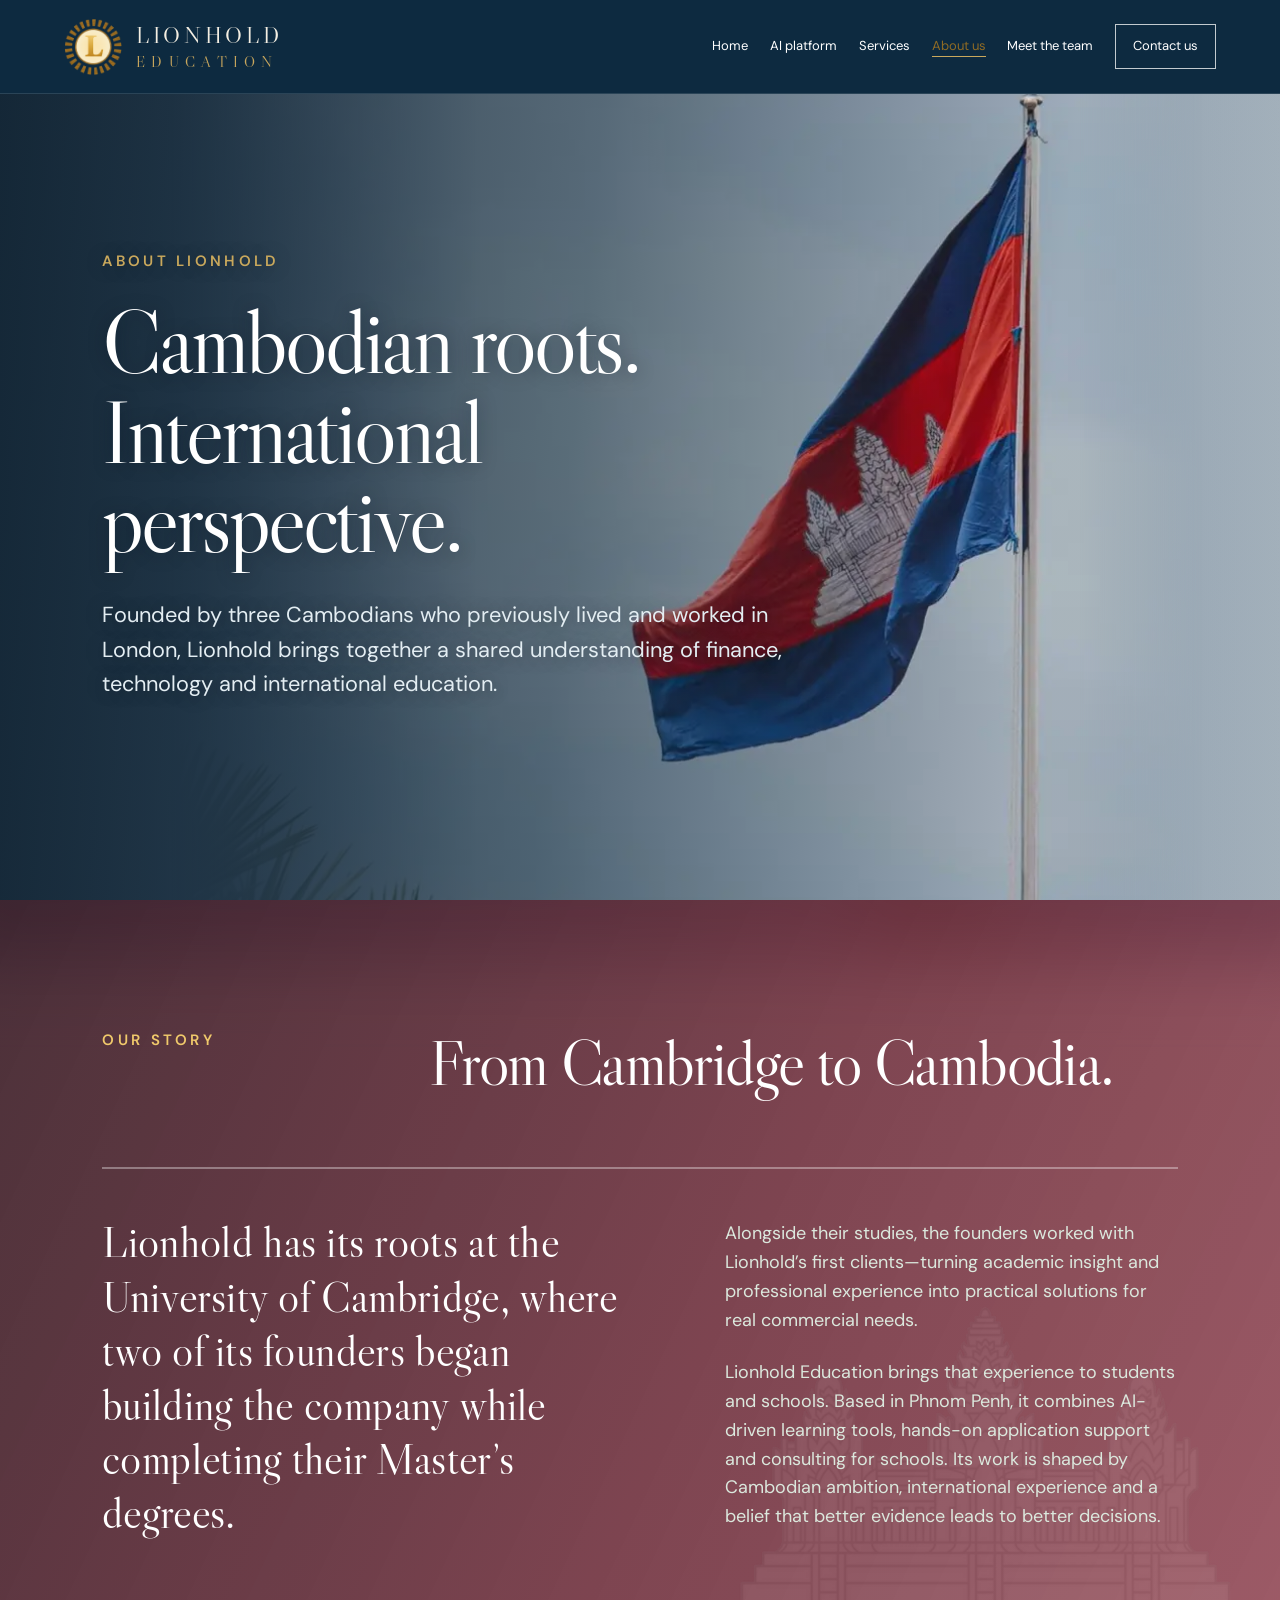
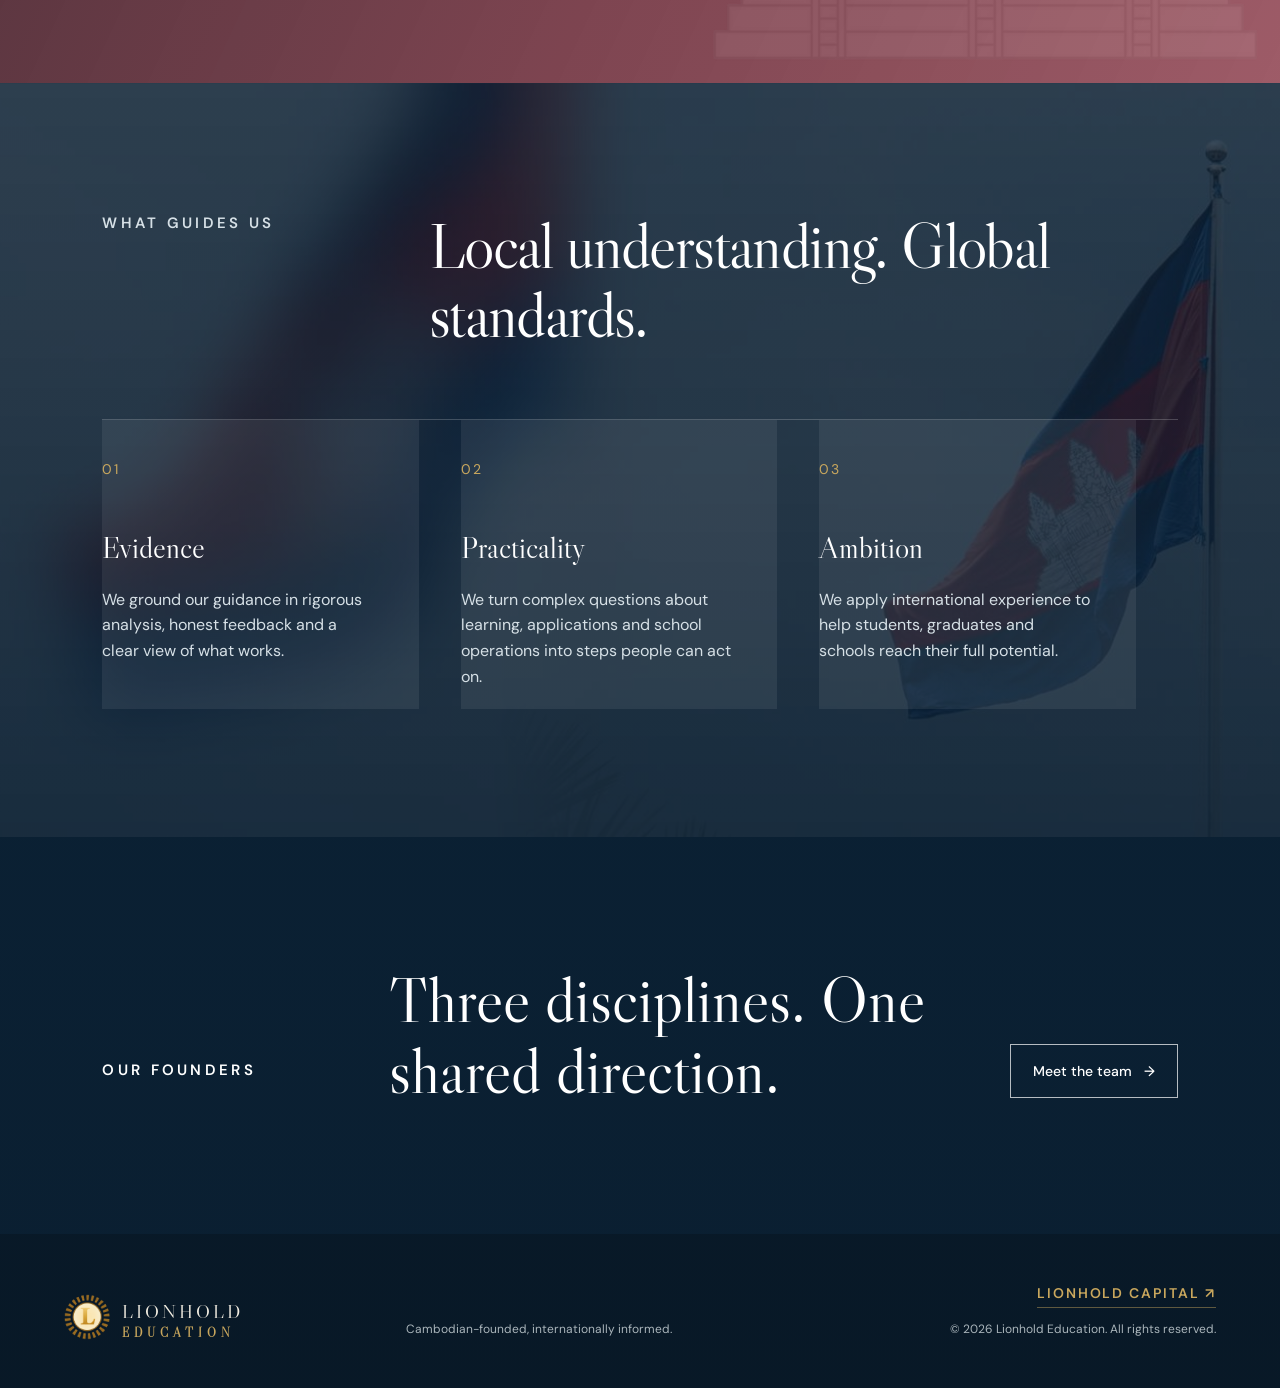
==== about.html @ 8d696a92 "Initial Lionhold Education website Five-page static site (home, AI platform, services, about, team) " ====
<!doctype html>
<html lang="en">
<head>
  <meta charset="utf-8">
  <meta name="viewport" content="width=device-width, initial-scale=1">
  <meta name="description" content="Learn about Lionhold Education, part of the Cambodian-founded Lionhold group with roots at the University of Cambridge.">
  <meta name="theme-color" content="#eaf0f3">
  <link rel="icon" href="assets/favicon.ico?v=4" sizes="16x16 32x32 48x48">
  <link rel="icon" href="assets/lionhold-favicon.png?v=4" type="image/png" sizes="256x256">
  <link rel="apple-touch-icon" href="assets/apple-touch-icon.png?v=4">
  <title>About Us | Lionhold Education</title>
  <link rel="preconnect" href="https://fonts.googleapis.com">
  <link rel="preconnect" href="https://fonts.gstatic.com" crossorigin>
  <link href="https://fonts.googleapis.com/css2?family=DM+Sans:wght@400;500;600&family=Libre+Caslon+Display&display=swap" rel="stylesheet">
  <link rel="stylesheet" href="styles.css?v=1">
  <link rel="stylesheet" href="education.css?v=1">
</head>
<body class="tinted" style="--photo:url(assets/bg-about-flag.jpg);--band1:url(assets/bg-about-flag.jpg);--band2:none;--foot:none">
  <header class="site-header" id="top">
    <a class="brand" href="index.html" aria-label="Lionhold Education home">
      <img class="brand-emblem" src="assets/lionhold-emblem.png" alt="" width="256" height="256">
      <span class="brand-text"><strong>Lionhold</strong><em>Education</em></span>
    </a>
    <button class="menu-toggle" type="button" aria-expanded="false" aria-controls="nav">Menu</button>
    <nav id="nav" aria-label="Main navigation">
      <a href="index.html">Home</a>
      <a href="platform.html">AI platform</a>
      <a href="services.html">Services</a>
      <a href="about.html" aria-current="page">About us</a>
      <a href="team.html">Meet the team</a>
      <a class="nav-cta" href="index.html#contact">Contact us</a>
    </nav>
  </header>

  <main>
    <section class="page-hero hero-flag">
      <div class="page-hero-copy reveal">
        <p class="eyebrow">About Lionhold</p>
        <h1>Cambodian roots. International perspective.</h1>
        <p>Founded by three Cambodians who previously lived and worked in London, Lionhold brings together a shared understanding of finance, technology and international education.</p>
      </div>
    </section>

    <section class="origin section-pad" aria-labelledby="origin-title">
      <div class="section-heading reveal">
        <p class="section-kicker">Our story</p>
        <h2 id="origin-title">From Cambridge to Cambodia.</h2>
      </div>
      <div class="origin-grid">
        <p class="origin-lead reveal">Lionhold has its roots at the University of Cambridge, where two of its founders began building the company while completing their Master’s degrees.</p>
        <div class="origin-copy reveal">
          <p>Alongside their studies, the founders worked with Lionhold’s first clients—turning academic insight and professional experience into practical solutions for real commercial needs.</p>
          <p>Lionhold Education brings that experience to students and schools. Based in Phnom Penh, it combines AI-driven learning tools, hands-on application support and consulting for schools. Its work is shaped by Cambodian ambition, international experience and a belief that better evidence leads to better decisions.</p>
        </div>
      </div>
    </section>

    <section class="values section-pad" aria-labelledby="values-title">
      <div class="section-heading reveal">
        <p class="section-kicker light">What guides us</p>
        <h2 id="values-title">Local understanding. Global standards.</h2>
      </div>
      <div class="value-grid">
        <article class="reveal"><span>01</span><h3>Evidence</h3><p>We ground our guidance in rigorous analysis, honest feedback and a clear view of what works.</p></article>
        <article class="reveal"><span>02</span><h3>Practicality</h3><p>We turn complex questions about learning, applications and school operations into steps people can act on.</p></article>
        <article class="reveal"><span>03</span><h3>Ambition</h3><p>We apply international experience to help students, graduates and schools reach their full potential.</p></article>
      </div>
    </section>

    <section class="team-principle">
      <p class="section-kicker light">Our founders</p>
      <blockquote>Three disciplines. One shared direction.</blockquote>
      <a class="button button-light" href="team.html">Meet the team <span aria-hidden="true">→</span></a>
    </section>
  </main>

  <footer>
    <div class="footer-brand">
      <img class="brand-emblem" src="assets/lionhold-emblem.png" alt="" width="256" height="256">
      <span class="brand-text"><strong>Lionhold</strong><em>Education</em></span>
    </div>
    <p>Cambodian-founded, internationally informed.</p>
    <div class="footer-meta"><a class="footer-linkedin" href="https://lionholdcapital.com" target="_blank" rel="noopener noreferrer" aria-label="Lionhold Capital, part of the Lionhold group">Lionhold Capital <span aria-hidden="true">↗</span></a><p>© <span id="year"></span> Lionhold Education. All rights reserved.</p></div>
  </footer>
  <script src="script.js?v=1"></script>
</body>
</html>
---- styles.css ----
:root{--ivory:#f4f1e9;--paper:#fbfaf6;--navy:#102332;--navy-2:#173447;--gold:#8f6b24;--line:#d9d3c5;--muted:#637078;--white:#fff;--serif:"Libre Caslon Display",Georgia,serif;--sans:"DM Sans",Arial,sans-serif}
*{box-sizing:border-box}html{scroll-behavior:smooth}body{margin:0;background:var(--paper);color:var(--navy);font-family:var(--sans);font-size:16px;line-height:1.6}a{color:inherit;text-decoration:none}button{font:inherit}.site-header{height:94px;padding:0 clamp(24px,5vw,80px);display:flex;align-items:center;justify-content:space-between;background:rgba(251,250,246,.94);border-bottom:1px solid rgba(16,35,50,.1);position:sticky;top:0;z-index:20;backdrop-filter:blur(12px)}.brand{display:flex;align-items:center;gap:13px}.brand-mark{width:43px;height:43px;border:1px solid var(--gold);border-radius:50%;display:grid;place-items:center;color:var(--gold);font-family:var(--serif);font-size:24px;position:relative}.brand-mark:after{content:"";position:absolute;inset:-5px;border:1px dotted var(--gold);border-radius:50%}.brand strong,.footer-brand strong{display:block;font-family:var(--serif);font-size:23px;line-height:1;letter-spacing:.12em;text-transform:uppercase}.brand small,.footer-brand span{display:block;color:var(--gold);font-size:9px;font-weight:600;letter-spacing:.42em;text-transform:uppercase;margin-top:7px}.site-header nav{display:flex;align-items:center;gap:34px;font-size:14px}.site-header nav a:not(.nav-cta){border-bottom:1px solid transparent}.site-header nav a:not(.nav-cta):hover{border-color:var(--gold)}.nav-cta{border:1px solid var(--navy);padding:11px 17px}.nav-cta:hover{background:var(--navy);color:var(--white)}.menu-toggle{display:none;background:none;border:0;color:var(--navy);cursor:pointer}.hero{min-height:calc(100vh - 94px);position:relative;display:grid;align-items:center;padding:10vh clamp(24px,8vw,130px);overflow:hidden;background:var(--ivory)}.hero-art{position:absolute;inset:0;background-image:linear-gradient(90deg,rgba(244,241,233,.98) 0%,rgba(244,241,233,.93) 42%,rgba(244,241,233,.35) 75%),url("assets/lionhold-banner.png");background-position:center;background-size:cover;opacity:.9}.hero-copy{position:relative;z-index:1;max-width:800px}.eyebrow,.section-kicker{text-transform:uppercase;letter-spacing:.26em;font-size:11px;font-weight:600;color:var(--gold);margin:0 0 24px}.hero h1{font-family:var(--serif);font-weight:400;font-size:clamp(54px,7vw,104px);line-height:.98;letter-spacing:-.035em;max-width:850px;margin:0 0 32px}.lede{font-size:clamp(18px,1.7vw,23px);line-height:1.55;max-width:710px;color:#344752}.hero-actions{display:flex;align-items:center;gap:34px;margin-top:42px}.button{display:inline-flex;align-items:center;gap:12px;padding:15px 22px;font-size:14px;font-weight:500;transition:.2s}.button-primary{background:var(--navy);color:var(--white)}.button-primary:hover{background:var(--gold)}.text-link{font-size:14px;border-bottom:1px solid var(--navy);padding:6px 0}.hero-note{position:absolute;z-index:1;right:clamp(24px,5vw,80px);bottom:30px;font-size:11px;letter-spacing:.12em;text-transform:uppercase;writing-mode:vertical-rl}.section-pad{padding:clamp(80px,10vw,150px) clamp(24px,8vw,130px)}.statement{display:grid;grid-template-columns:1fr 3fr;gap:6vw;border-bottom:2px solid var(--line)}.statement-copy{font-family:var(--serif);font-size:clamp(29px,3vw,46px);line-height:1.25;margin:0;max-width:1050px}.section-heading{display:grid;grid-template-columns:1fr 3fr;gap:6vw;margin-bottom:70px}.section-heading h2,.technology h2,.contact h2{font-family:var(--serif);font-weight:400;font-size:clamp(40px,5vw,72px);line-height:1.08;letter-spacing:-.025em;margin:0}.capability-grid{display:grid;grid-template-columns:repeat(3,1fr);border-top:2px solid var(--line);border-left:2px solid var(--line)}.capability-card{padding:38px 34px 46px;border-right:2px solid var(--line);border-bottom:2px solid var(--line);min-height:270px;transition:.25s}.capability-card:hover{background:var(--ivory);transform:translateY(-4px)}.capability-card span,.approach-steps span{font-size:11px;color:var(--gold);letter-spacing:.15em}.capability-card h3,.approach-steps h3{font-family:var(--serif);font-size:27px;font-weight:400;margin:35px 0 13px}.capability-card p,.approach-steps p{color:var(--muted);margin:0}.technology{background:var(--navy);color:var(--white);display:grid;grid-template-columns:1.1fr .9fr;min-height:720px;overflow:hidden}.section-kicker.light{color:#c9a75d}.tech-copy>p:not(.section-kicker){max-width:620px;color:#c2cbd0;font-size:18px;margin:28px 0}.tech-copy ul{list-style:none;padding:0;margin:40px 0 0;display:grid;grid-template-columns:1fr 1fr;gap:0 25px}.tech-copy li{padding:14px 0;border-top:1px solid rgba(255,255,255,.18);font-size:14px}.tech-visual{position:relative;display:grid;place-items:center;min-height:600px;background:radial-gradient(circle,rgba(143,107,36,.14),transparent 58%)}.orbit{position:absolute;border:1px solid rgba(201,167,93,.35);border-radius:50%}.orbit-one{width:58%;aspect-ratio:1}.orbit-two{width:88%;aspect-ratio:1;border-style:dashed;animation:spin 32s linear infinite}.orbit-two:after,.orbit-two:before{content:"";position:absolute;width:10px;height:10px;background:#c9a75d;border-radius:50%;top:11%;left:22%}.orbit-two:after{top:auto;left:auto;bottom:15%;right:17%}.tech-center{text-align:center;width:220px;aspect-ratio:1;border-radius:50%;border:1px solid #c9a75d;display:flex;flex-direction:column;align-items:center;justify-content:center;background:var(--navy);z-index:1}.tech-center span,.tech-center small{text-transform:uppercase;letter-spacing:.2em;font-size:9px;color:#c9a75d}.tech-center strong{font-family:var(--serif);font-size:27px;font-weight:400;margin:7px 0}@keyframes spin{to{transform:rotate(360deg)}}.approach-steps{display:grid;grid-template-columns:repeat(4,1fr);border-top:2px solid var(--line)}.approach-steps article{padding:30px 28px 20px 0;margin-right:30px}.approach-steps h3{margin-top:55px}.contact{background:var(--gold);color:var(--white);display:flex;align-items:flex-end;justify-content:space-between;gap:50px}.contact-copy p:not(.section-kicker){max-width:680px;font-size:18px;color:#f2e9d5}.button-light{border:1px solid rgba(255,255,255,.7);white-space:nowrap;margin-bottom:8px}.button-light:hover{background:var(--white);color:var(--gold)}footer{padding:48px clamp(24px,8vw,130px);display:grid;grid-template-columns:1fr 1.5fr 1fr;align-items:end;gap:30px;background:#0a1923;color:#aab5bb;font-size:12px}footer p{margin:0}.footer-brand strong{color:var(--white)}footer p:last-child{text-align:right}.reveal{opacity:0;transform:translateY(20px);transition:opacity .7s ease,transform .7s ease}.reveal.visible{opacity:1;transform:none}@media (prefers-reduced-motion:reduce){html{scroll-behavior:auto}.reveal{opacity:1;transform:none;transition:none}.orbit-two{animation:none}}
@media(max-width:900px){.menu-toggle{display:block}.site-header nav{position:absolute;top:94px;left:0;right:0;background:var(--paper);padding:24px;display:none;flex-direction:column;align-items:stretch;border-bottom:2px solid var(--line)}.site-header nav.open{display:flex}.hero-art{background-image:linear-gradient(rgba(244,241,233,.72),rgba(244,241,233,.94)),url("assets/lionhold-banner.png");background-position:63% center}.statement,.section-heading{grid-template-columns:1fr}.capability-grid{grid-template-columns:repeat(2,1fr)}.technology{grid-template-columns:1fr}.approach-steps{grid-template-columns:repeat(2,1fr)}.contact{align-items:flex-start;flex-direction:column}footer{grid-template-columns:1fr 1fr}footer p:nth-child(2){display:none}}
@media(max-width:560px){.site-header{height:78px}.brand strong{font-size:18px}.brand-mark{width:36px;height:36px}.site-header nav{top:78px}.hero{min-height:calc(100svh - 78px);padding-top:80px;padding-bottom:80px}.hero h1{font-size:52px}.hero-actions{align-items:flex-start;flex-direction:column;gap:18px}.hero-note{display:none}.section-pad{padding-top:78px;padding-bottom:78px}.capability-grid,.approach-steps{grid-template-columns:1fr}.capability-card{min-height:auto}.tech-copy ul{grid-template-columns:1fr}.tech-visual{min-height:430px}.section-heading{margin-bottom:45px}.contact h2{font-size:41px}footer{grid-template-columns:1fr}footer p:last-child{text-align:left}}
.site-header nav a[aria-current="page"]{color:var(--gold);border-bottom:1px solid var(--gold)}.page-hero{min-height:610px;padding:clamp(90px,12vw,170px) clamp(24px,8vw,130px);background:var(--ivory);display:grid;grid-template-columns:1.45fr .55fr;align-items:center;gap:6vw;overflow:hidden}.page-hero-copy{position:relative;z-index:1}.page-hero h1{font-family:var(--serif);font-size:clamp(54px,7vw,98px);font-weight:400;letter-spacing:-.035em;line-height:1;margin:0;max-width:970px}.page-hero-copy>p:last-child{font-size:clamp(18px,1.7vw,22px);color:#44545d;max-width:720px;margin:32px 0 0}.page-hero-mark{justify-self:end;width:min(28vw,330px);aspect-ratio:1;border:1px solid rgba(143,107,36,.35);border-radius:50%;display:grid;place-items:center;position:relative;color:var(--gold)}.page-hero-mark:before,.page-hero-mark:after{content:"";position:absolute;border-radius:50%;border:1px dotted rgba(143,107,36,.5)}.page-hero-mark:before{inset:10%}.page-hero-mark:after{inset:-12%;border-width:2px}.page-hero-mark span{font-family:var(--serif);font-size:clamp(80px,11vw,150px)}.team-list{border-top:2px solid var(--line)}.team-member{display:grid;grid-template-columns:minmax(220px,.72fr) 2fr;gap:clamp(40px,8vw,130px);padding:75px 0;border-bottom:2px solid var(--line)}.team-portrait{aspect-ratio:4/5;background:var(--navy);color:#c9a75d;display:grid;place-items:center;position:relative;overflow:hidden}.team-portrait:before{content:"";position:absolute;width:82%;aspect-ratio:1;border:1px solid rgba(201,167,93,.28);border-radius:50%}.team-portrait:after{content:"";position:absolute;width:58%;aspect-ratio:1;border:1px dashed rgba(201,167,93,.35);border-radius:50%}.team-portrait span{font-family:var(--serif);font-size:clamp(62px,8vw,104px);z-index:1}.team-portrait small{position:absolute;left:22px;bottom:18px;font-size:10px;letter-spacing:.2em;color:rgba(255,255,255,.55)}.team-role{color:var(--gold);font-size:11px;text-transform:uppercase;letter-spacing:.2em;margin:0 0 13px}.team-profile h3{font-family:var(--serif);font-size:clamp(40px,5vw,68px);font-weight:400;line-height:1.05;margin:0 0 36px}.team-bio{display:grid;grid-template-columns:1fr 1fr;gap:35px;color:var(--muted);font-size:16px}.team-bio p{margin:0}.team-principle{background:var(--gold);color:var(--white);padding:clamp(75px,10vw,130px) clamp(24px,8vw,130px);display:grid;grid-template-columns:1fr 2.5fr auto;align-items:end;gap:5vw}.team-principle blockquote{font-family:var(--serif);font-size:clamp(38px,5vw,68px);font-weight:400;line-height:1.1;margin:0}.team-principle .button{margin-bottom:8px}@media(max-width:900px){.page-hero{grid-template-columns:1fr}.page-hero-mark{display:none}.team-member{grid-template-columns:minmax(190px,.6fr) 1.4fr;gap:45px}.team-bio{grid-template-columns:1fr}.team-principle{grid-template-columns:1fr}.team-principle .button{justify-self:start}}@media(max-width:560px){.page-hero{min-height:520px;padding-top:85px;padding-bottom:85px}.page-hero h1{font-size:49px}.team-member{grid-template-columns:1fr;padding:55px 0}.team-portrait{max-width:260px}.team-profile h3{font-size:44px;margin-bottom:27px}.team-principle blockquote{font-size:40px}}
.team-portrait:before,.team-portrait:after{display:none}.team-portrait img{width:100%;height:100%;object-fit:cover;display:block;transition:transform .5s ease}.team-portrait:hover img{transform:scale(1.025)}.team-portrait.portrait-sochet img{transform:scale(1.12);object-position:center 58%}.team-portrait.portrait-sochet:hover img{transform:scale(1.145)}.team-portrait small{z-index:2;background:rgba(10,25,35,.82);padding:5px 8px;color:#fff}
.profile-links{display:flex;flex-direction:column;align-items:flex-start;gap:14px;width:100%;margin:-18px 0 34px}.profile-link{display:inline-flex;align-items:center;gap:8px;max-width:100%;color:var(--gold);font-size:12px;font-weight:600;border-bottom:1px solid rgba(143,107,36,.45);padding-bottom:4px}.email-link{color:#21668f;border-bottom:0;padding-bottom:0;text-decoration:underline;text-decoration-thickness:1px;text-underline-offset:3px;overflow-wrap:anywhere}.linkedin-link{letter-spacing:.14em;text-transform:uppercase}.profile-link:hover{color:var(--navy);border-color:var(--navy)}.email-link:hover{color:#174b6c}
.hero-art{background-image:radial-gradient(circle at 88% 46%,rgba(143,107,36,.09),transparent 25%),linear-gradient(135deg,#f4f1e9 0%,#f8f6f0 100%);opacity:1}.hero-art:before,.hero-art:after{content:"";position:absolute;border-radius:50%;right:-8vw;top:50%;transform:translateY(-50%);pointer-events:none}.hero-art:before{width:38vw;min-width:340px;aspect-ratio:1;border:1px solid rgba(143,107,36,.18)}.hero-art:after{right:-3vw;width:28vw;min-width:250px;aspect-ratio:1;border:1px dashed rgba(143,107,36,.23)}
.team-bio strong{color:var(--navy);font-weight:600}
.services-intro-copy{display:grid;grid-template-columns:2fr auto;align-items:center;gap:50px;border-top:2px solid var(--line);padding-top:38px}.services-intro-copy p{font-family:var(--serif);font-size:clamp(25px,2.6vw,40px);line-height:1.3;max-width:900px;margin:0}.service-group .section-heading h2,.origin .section-heading h2,.values .section-heading h2{font-family:var(--serif);font-weight:400;font-size:clamp(40px,5vw,72px);line-height:1.08;letter-spacing:-.025em;margin:0}.technology-services,.values{background:var(--navy);color:var(--white)}.service-grid-dark{border-color:rgba(255,255,255,.2)}.service-grid-dark .capability-card{border-color:rgba(255,255,255,.2)}.service-grid-dark .capability-card:hover{background:rgba(255,255,255,.06)}.service-grid-dark .capability-card p{color:#c2cbd0}.service-grid-dark .capability-card span{color:#c9a75d}.origin-grid{display:grid;grid-template-columns:1.15fr 1fr;gap:clamp(45px,8vw,120px);border-top:2px solid var(--line);padding-top:50px}.origin-lead{font-family:var(--serif);font-size:clamp(30px,3.4vw,50px);line-height:1.22;margin:0}.origin-copy{color:var(--muted);font-size:18px}.origin-copy p{margin:0 0 24px}.value-grid{display:grid;grid-template-columns:repeat(3,1fr);border-top:1px solid rgba(255,255,255,.2)}.value-grid article{padding:36px 42px 20px 0;margin-right:42px}.value-grid span{font-size:11px;color:#c9a75d;letter-spacing:.15em}.value-grid h3{font-family:var(--serif);font-size:30px;font-weight:400;margin:42px 0 15px}.value-grid p{color:#c2cbd0;margin:0}@media(max-width:900px){.services-intro-copy,.origin-grid{grid-template-columns:1fr}.services-intro-copy .button{justify-self:start}.value-grid{grid-template-columns:1fr}.value-grid article{border-bottom:1px solid rgba(255,255,255,.2);padding-bottom:35px}}@media(max-width:560px){.services-intro-copy{gap:28px}.service-group .page-hero h1{font-size:46px}}
.service-heading-copy h2{font-size:clamp(58px,7vw,104px)!important}.service-heading-copy p{font-family:var(--serif);font-size:clamp(24px,2.3vw,36px);line-height:1.25;margin:18px 0 0;color:var(--muted)}.technology-services .service-heading-copy p{color:#c2cbd0}
.brand-logo{width:54px;height:54px;display:block;object-fit:contain}.page-hero-mark.page-hero-logo{width:min(27vw,320px);border:0;background:none}.page-hero-mark.page-hero-logo:before,.page-hero-mark.page-hero-logo:after{display:none}.page-hero-logo img{width:100%;height:auto;display:block;position:relative;z-index:1;filter:drop-shadow(0 14px 24px rgba(16,35,50,.08))}@media(max-width:560px){.brand-logo{width:44px;height:44px}}
.site-header nav{gap:clamp(16px,1.7vw,28px);font-size:13px}.bio-column{min-width:0}.team-bio .bio-heading{color:var(--gold);font-size:11px;font-weight:600;letter-spacing:.2em;text-transform:uppercase;margin:0 0 14px}.compact-page-hero{min-height:570px}.fee-conversation .section-heading h2,.career-track h2{font-family:var(--serif);font-weight:400;letter-spacing:-.025em}.fee-conversation .section-heading h2{font-size:clamp(40px,5vw,72px);line-height:1.08;margin:0}.fee-panel{display:grid;grid-template-columns:2fr auto;align-items:center;gap:60px;padding:45px 0;border-top:2px solid var(--line)}.fee-panel p{font-family:var(--serif);font-size:clamp(25px,2.8vw,40px);line-height:1.3;max-width:900px;margin:0}.careers-intro{padding-top:0}.career-track{display:grid;grid-template-columns:1fr 1.45fr;gap:clamp(45px,8vw,120px);padding:clamp(75px,9vw,125px) 0;border-top:2px solid var(--line)}.career-track-heading h2{font-size:clamp(42px,5vw,70px);line-height:1.05;margin:0 0 25px}.career-track-heading>p:last-child{color:var(--muted);font-size:18px;max-width:500px}.career-details h3{font-family:var(--serif);font-size:27px;font-weight:400;margin:0 0 18px}.career-details ul{padding-left:20px;margin:0}.career-details li{margin-bottom:12px;color:var(--muted)}.application-note{margin-top:45px;padding:34px;border:2px solid var(--line);background:var(--ivory)}.application-note p{color:var(--muted)}.application-note .button{margin-top:18px}.application-note ul{margin:16px 0 20px}.application-note .optional-note{font-size:14px;border-top:2px solid var(--line);padding-top:18px;margin-top:22px}@media(max-width:1120px){.menu-toggle{display:block}.site-header nav{position:absolute;top:94px;left:0;right:0;background:var(--paper);padding:24px;display:none;flex-direction:column;align-items:stretch;border-bottom:2px solid var(--line)}.site-header nav.open{display:flex}}@media(max-width:900px){.fee-panel,.career-track{grid-template-columns:1fr}.fee-panel .button{justify-self:start}.careers-intro{padding-top:0}}@media(max-width:560px){.site-header nav{top:78px}.application-note{padding:25px}.compact-page-hero{min-height:500px}}
.team-role{font-size:15px;letter-spacing:.14em;margin-bottom:16px}.team-bio .bio-heading{font-family:var(--serif);font-size:22px;font-weight:400;letter-spacing:0;text-transform:none;margin-bottom:16px;color:var(--navy)}
.financial-division{margin-top:clamp(72px,8vw,110px)}.section-heading+.financial-division{margin-top:0}.division-heading{display:grid;grid-template-columns:.72fr 2.75fr;gap:clamp(24px,4vw,64px);align-items:start;margin-bottom:38px}.division-heading p{margin:9px 0 0;color:var(--gold);font-size:11px;font-weight:600;letter-spacing:.18em;text-transform:uppercase}.division-heading h3{font-family:var(--serif);font-size:clamp(38px,4.4vw,62px);font-weight:400;line-height:1.05;margin:0}.audit-note{max-width:920px;margin:28px 0 0;padding-left:22px;border-left:2px solid var(--gold);color:var(--muted);font-size:14px}.financial-division .capability-card p{max-width:580px}@media(max-width:900px){.division-heading{grid-template-columns:1fr;gap:12px}.division-heading p{margin:0}}@media(max-width:560px){.financial-division{margin-top:68px}.division-heading{margin-bottom:28px}.division-heading h3{font-size:40px}}
.service-group>.section-heading{display:block}.service-group>.section-heading .service-heading-copy{max-width:1050px}
.brand-copy{display:flex!important;flex-direction:column;justify-content:center;min-width:0}.brand .brand-khmer,.footer-brand .brand-khmer{display:block;color:var(--gold);font-family:"Noto Sans Khmer","Khmer OS System",sans-serif;font-size:12px;font-weight:500;line-height:1.15;letter-spacing:0;text-transform:none;margin:0 0 5px}.brand .brand-copy strong,.footer-brand .brand-copy strong{display:block;font-size:18px;line-height:1;letter-spacing:.08em;white-space:nowrap}.footer-brand{display:flex;align-items:center;gap:13px}.footer-brand .brand-logo{width:54px;height:54px;flex:0 0 auto}.footer-brand .brand-copy{color:inherit}.footer-brand .brand-copy strong{color:var(--white)}@media(max-width:560px){.brand .brand-khmer{font-size:10px;margin-bottom:4px}.brand .brand-copy strong{font-size:15px;letter-spacing:.06em}.footer-brand .brand-khmer{font-size:11px}.footer-brand .brand-copy strong{font-size:16px}}
.brand .brand-khmer,.footer-brand .brand-khmer{font-size:15px;line-height:1.05;margin:0 0 4px}.brand .brand-copy strong,.footer-brand .brand-copy strong{font-size:12px;line-height:1;letter-spacing:.055em}.brand-english-main{color:var(--navy)!important}.brand-english-accent{color:var(--gold)!important}.footer-brand .brand-english-main{color:var(--white)!important}.footer-brand .brand-english-accent{color:var(--gold)!important}@media(max-width:560px){.brand .brand-khmer{font-size:12px}.brand .brand-copy strong{font-size:10px}.footer-brand .brand-khmer{font-size:13px}.footer-brand .brand-copy strong{font-size:10px}}
.brand .brand-copy,.footer-brand .brand-copy{height:54px;justify-content:center}.brand .brand-khmer,.footer-brand .brand-khmer{font-size:22px;line-height:1.05;margin:0 0 4px}.brand .brand-copy strong,.footer-brand .brand-copy strong{font-size:17.6px;line-height:1;letter-spacing:.055em}.brand .brand-copy strong span,.footer-brand .brand-copy strong span{display:inline!important;font:inherit;line-height:inherit;letter-spacing:inherit;text-transform:inherit;margin:0}@media(max-width:560px){.brand .brand-copy,.footer-brand .brand-copy{height:44px}.brand .brand-khmer,.footer-brand .brand-khmer{font-size:18px;margin-bottom:3px}.brand .brand-copy strong,.footer-brand .brand-copy strong{font-size:14.4px}}
.brand .brand-copy{transform:translateY(-2px)}footer{padding-left:clamp(24px,5vw,80px);padding-right:clamp(24px,5vw,80px)}
.brand{gap:8px}.footer-brand .brand-logo{display:none}.footer-brand{gap:0}

.capability-grid-two{grid-template-columns:repeat(2,1fr)}@media(max-width:560px){.capability-grid-two{grid-template-columns:1fr}}
.footer-meta{display:flex;flex-direction:column;align-items:flex-end;gap:12px}.footer-linkedin{color:#c9a75d;font-size:11px;font-weight:600;letter-spacing:.14em;text-transform:uppercase;border-bottom:1px solid rgba(201,167,93,.45);padding-bottom:3px}.footer-linkedin:hover{color:var(--white);border-color:var(--white)}@media(max-width:560px){.footer-meta{align-items:flex-start}}
.contact-actions{display:flex;flex-direction:column;align-items:flex-end;gap:14px}.contact-actions .button-light{margin-bottom:0}@media(max-width:900px){.contact-actions{align-items:flex-start}}
.footer-meta p:nth-child(2){display:block}
@media(min-width:901px){.contact-actions{align-items:stretch}.contact-actions .button-light{justify-content:space-between}}

/* Logo lockup — cut directly from the banner artwork (emblem + Khmer + English) so the header and footer match it exactly */
.brand{gap:0}
.brand-lockup{display:block;height:66px;width:auto}
.footer-brand{display:block}
.footer-wordmark{display:block;height:48px;width:auto}
@media(max-width:560px){.brand-lockup{height:50px}.footer-wordmark{height:38px}}

/* ---------- Interactive text: hover + scroll focus (inspired by smean.ai) ----------
   Hover: headings and key statements grow slightly and ease into teal.
   Scroll: text blocks brighten (and the big statements grow a touch) as they reach the middle of the screen. */
:root{--ink-hover:#1b7f86;--ink-hover-dark:#68cabd;--ink-hover-gold:#102332;--ease-out:cubic-bezier(.2,.8,.2,1)}
body{overflow-x:clip}
.hero h1,.page-hero h1,.statement-copy,.services-intro-copy p,.fee-panel p,.origin-lead,.section-heading h2,.division-heading h3,.team-profile h3,.career-track-heading h2,.career-details h3,.capability-card h3,.approach-steps h3,.value-grid h3,.technology h2,.team-principle blockquote,.contact h2,.service-heading-copy p{transform-origin:left center;transition:color .5s var(--ease-out),scale .5s var(--ease-out),opacity .7s ease,transform .7s ease}
@media (hover:hover) and (pointer:fine){
  .hero h1:hover,.page-hero h1:hover,.statement-copy:hover,.services-intro-copy p:hover,.fee-panel p:hover,.origin-lead:hover,.section-heading h2:hover,.division-heading h3:hover,.team-profile h3:hover,.career-track-heading h2:hover,.career-details h3:hover,.approach-steps article:hover h3,.capability-card:hover h3{color:var(--ink-hover);scale:1.03}
  .capability-card:hover h3,.approach-steps article:hover h3{scale:1.05}
  .technology h2:hover,.technology-services .section-heading h2:hover,.technology-services .service-heading-copy p:hover,.values .section-heading h2:hover,.value-grid article:hover h3,.service-grid-dark .capability-card:hover h3{color:var(--ink-hover-dark);scale:1.03}
  .value-grid article:hover h3,.service-grid-dark .capability-card:hover h3{scale:1.05}
  .contact h2:hover,.team-principle blockquote:hover{color:var(--ink-hover-gold);scale:1.03}
}
/* Scroll focus — switched on by script.js (html.focus-ready), so nothing dims without JavaScript */
html.focus-ready .focus-text:not(.reveal):not(.is-focus),html.focus-ready .focus-text.reveal.visible:not(.is-focus){opacity:.5}
.focus-text{transition:opacity .7s ease,scale .6s var(--ease-out),color .5s var(--ease-out),transform .7s ease}
.focus-big{transform-origin:left center}
.focus-big.is-focus{scale:1.02}
@media (hover:hover) and (pointer:fine){.focus-big.is-focus:hover{scale:1.03}}
@media (prefers-reduced-motion:reduce){
  html.focus-ready .focus-text:not(.is-focus){opacity:1!important}
  .focus-big.is-focus,.hero h1:hover,.page-hero h1:hover,.statement-copy:hover,.services-intro-copy p:hover,.fee-panel p:hover,.origin-lead:hover,.section-heading h2:hover,.division-heading h3:hover,.team-profile h3:hover,.capability-card:hover h3,.approach-steps article:hover h3,.value-grid article:hover h3,.contact h2:hover,.team-principle blockquote:hover{scale:none!important}
  .hero h1,.page-hero h1,.statement-copy,.capability-card h3,.approach-steps h3{transition:color .2s linear}
}

/* ---------- Animated hero background: slow-turning sunburst + drifting gold light (pure CSS/SVG, no video) ---------- */
.hero-art:before,.hero-art:after{display:none}
.hero-sun{position:absolute;right:-14vw;top:50%;width:max(62vh,560px);aspect-ratio:1;translate:0 -50%;pointer-events:none}
.hero-sun svg{width:100%;height:100%;overflow:visible}
.sun-ring{transform-origin:500px 500px;transform-box:view-box}
.sun-ring-a{fill:#8f6b24;opacity:.2;animation:sun-turn 240s linear infinite}
.sun-ring-b{fill:#b1802d;opacity:.16;animation:sun-turn 160s linear infinite reverse}
.sun-line{fill:none;stroke:#8f6b24;stroke-opacity:.2;stroke-width:1.5}
.sun-line-2{stroke-dasharray:3 9;stroke-opacity:.28}
.sun-glow{transform-origin:500px 500px;transform-box:view-box;animation:sun-breathe 9s ease-in-out infinite}
.hero-dust{position:absolute;inset:0;overflow:hidden;pointer-events:none}
.hero-dust i{position:absolute;left:var(--x);bottom:-12px;width:var(--s);height:var(--s);border-radius:50%;background:radial-gradient(circle,#e3b85a,rgba(227,184,90,0));opacity:0;animation:dust-rise var(--d) linear var(--delay) infinite}
@keyframes sun-turn{to{transform:rotate(360deg)}}
@keyframes sun-breathe{0%,100%{opacity:.55;transform:scale(.94)}50%{opacity:1;transform:scale(1.06)}}
@keyframes dust-rise{0%{transform:translate3d(0,0,0);opacity:0}12%{opacity:var(--o)}88%{opacity:var(--o)}100%{transform:translate3d(30px,-105vh,0);opacity:0}}
@media(max-width:900px){.hero-sun{right:-34vw;width:max(80vw,420px)}.sun-ring-a{opacity:.13}.sun-ring-b{opacity:.1}.sun-line{stroke-opacity:.14}}
@media(prefers-reduced-motion:reduce){.sun-ring,.sun-glow,.hero-dust i{animation:none}.hero-dust{display:none}}

/* Hero sunburst: two rings, enlarged to fill the space */
.hero-sun{right:-20vw;width:max(90vh,800px)}
@media(max-width:900px){.hero-sun{right:-48vw;width:max(115vw,500px)}}

/* ---- Phnom Penh skyline theme: palette sampled from the hero footage ---- */
:root{--ivory:#eaf0f3;--paper:#f6f9fa;--navy:#0e2231;--navy-2:#16394b;--line:#cbd7de;--muted:#5d6f79;--sky:#89aed0;--teal:#1f6f7a;--roof:#b4563b}
.hero{background:#16394b;color:#fff;isolation:isolate}
.hero-video,.hero-poster{position:absolute;inset:0;width:100%;height:100%;object-fit:cover;z-index:-3}
.hero-shade{position:absolute;inset:0;z-index:-2;background:linear-gradient(95deg,rgba(9,28,42,.9) 0%,rgba(12,38,56,.7) 42%,rgba(14,45,64,.18) 78%,rgba(14,45,64,.05) 100%),linear-gradient(0deg,rgba(9,28,42,.55),rgba(9,28,42,0) 35%)}
.hero .eyebrow{color:#c9a85c}.hero .lede{color:#e3edf2}.hero h1{color:#fff;text-shadow:0 2px 30px rgba(6,20,32,.35)}
.hero .button-primary{background:#fff;color:var(--navy);border-color:#fff}.hero .button-primary:hover{background:#c9a85c;border-color:#c9a85c}
.hero .text-link{border-color:rgba(255,255,255,.7);color:#fff}
.hero h1:hover{color:#bfe3ea}
.hero-art{display:none}
.page-hero{position:relative;isolation:isolate;color:#fff;background:#16394b var(--page-bg,url(assets/bg-team-aerial.jpg)) center/cover no-repeat}
.page-hero:before{content:"";position:absolute;inset:0;z-index:-1;background:linear-gradient(95deg,rgba(9,28,42,.9),rgba(12,38,56,.72) 55%,rgba(14,45,64,.3))}
.page-hero .eyebrow{color:#c9a85c}.page-hero p{color:#e3edf2}.page-hero h1{color:#fff}.page-hero h1:hover{color:#bfe3ea}
.page-hero-mark{display:none}
.contact{background:linear-gradient(135deg,#1d4e5f,#16394b)}
.technology{background:linear-gradient(160deg,#0e2231,#16394b)}
footer{background:#08161f}
.site-header{background:rgba(246,249,250,.94)}
@media(max-width:900px){.hero-shade{background:linear-gradient(0deg,rgba(9,28,42,.88),rgba(12,38,56,.6))}}
@media(prefers-reduced-motion:reduce){.hero-video{display:none}.hero{background:#16394b url(assets/hero-poster.jpg) center/cover}}
.hero-note{display:none}
.page-hero .page-hero-copy p:not(.eyebrow),.page-hero-copy>p:not(.eyebrow){color:#e3edf2!important}
.page-hero .page-hero-copy .eyebrow{color:#c9a85c!important}
/* per-page photo headers */
.page-hero{background-position:center;min-height:560px}
.page-hero:before{background:linear-gradient(95deg,rgba(9,28,42,.82) 0%,rgba(12,38,56,.55) 45%,rgba(14,45,64,.08) 80%)}
.page-hero{text-shadow:0 1px 18px rgba(6,20,32,.35)}
.careers-hero:before,.compact-page-hero:before{background:linear-gradient(95deg,rgba(9,28,42,.88) 0%,rgba(12,38,56,.66) 50%,rgba(14,45,64,.1) 85%)}
@media(max-width:900px){.page-hero:before,.careers-hero:before,.compact-page-hero:before{background:linear-gradient(180deg,rgba(9,28,42,.78),rgba(12,38,56,.7))}}

/* ---- Header floats over each page's picture ---- */
.site-header{position:fixed;left:0;right:0;top:0;background:linear-gradient(180deg,rgba(8,24,38,.62),rgba(8,24,38,0));border-bottom:1px solid transparent;color:#fff;backdrop-filter:none;transition:background .35s ease,border-color .35s ease,backdrop-filter .35s ease,height .3s ease}
.site-header.scrolled{background:rgba(12,34,52,.82);border-bottom-color:rgba(255,255,255,.14);backdrop-filter:blur(14px) saturate(1.2);-webkit-backdrop-filter:blur(14px) saturate(1.2)}
.site-header nav a,.menu-toggle{color:#fff}
.site-header nav a:not(.nav-cta):hover{border-color:#c9a85c}
.site-header nav a[aria-current="page"]{border-color:#c9a85c}
.nav-cta{border-color:rgba(255,255,255,.75)}.nav-cta:hover{background:#fff;color:#0c2234!important}
.hero{min-height:100svh;padding-top:140px}
.page-hero{padding-top:clamp(150px,16vw,210px)}
@media(max-width:1120px){.site-header nav{background:rgba(12,34,52,.96);border-bottom:1px solid rgba(255,255,255,.14)}}

/* ---- Pages below the picture: a soft wash of that page's photo ---- */
body.tinted{background:transparent}
html{background:#f1f5f8}
body.tinted:before{content:"";position:fixed;inset:-60px;z-index:-2;background:var(--photo) center/cover;filter:blur(46px) saturate(1.35)}
body.tinted:after{content:"";position:fixed;inset:0;z-index:-1;background:linear-gradient(180deg,rgba(246,249,251,.84),rgba(246,249,251,.9))}

.tinted .capability-card,.tinted .approach-steps article,.tinted .fee-panel,.tinted .team-profile,.tinted .career-details,.tinted .career-track{background:rgba(255,255,255,.55);backdrop-filter:blur(6px)}
.tinted .technology-services,.tinted .values{background:linear-gradient(rgba(10,30,48,.8),rgba(10,30,48,.9)),var(--photo) center/cover}
.tinted footer{background:linear-gradient(rgba(8,24,38,.9),rgba(8,24,38,.94)),var(--photo) center/cover}
.tinted .contact{background:linear-gradient(135deg,rgba(18,58,76,.9),rgba(12,36,54,.92)),var(--photo) center/cover}
body.tinted:after{background:linear-gradient(180deg,rgba(244,248,251,.74),rgba(244,248,251,.84))}
body.tinted:before{filter:blur(36px) saturate(1.5)}
.tinted .technology-services .capability-card,.tinted .values .value-grid article{background:rgba(255,255,255,.07)!important;border-color:rgba(255,255,255,.22)!important;color:#fff}
.tinted .technology-services .capability-card p,.tinted .values p{color:#d3dde4}

/* ---- Round 3 fixes ---- */
.site-header,.site-header.scrolled{background:#0d2a40;backdrop-filter:none;-webkit-backdrop-filter:none;border-bottom:1px solid rgba(255,255,255,.12)}
.tinted .hero{background:#16394b}
.tinted .technology{background:linear-gradient(rgba(10,30,48,.78),rgba(10,30,48,.88)),var(--photo) center/cover!important}
.tinted .tech-center{background:rgba(10,30,48,.6)}
.tinted .capability-card,.tinted .approach-steps article{background:rgba(255,255,255,.55)}
.tinted .fee-panel,.tinted .team-profile,.tinted .career-details,.tinted .career-track,.plain .team-profile{background:transparent!important;backdrop-filter:none!important;border-color:var(--line)!important}
.tinted .application-note{background:rgba(255,255,255,.5)}
.tinted .values,.tinted .technology-services{color:#fff}
.tinted .values h2,.tinted .values h3,.tinted .values .section-heading h2,.tinted .technology-services h2,.tinted .technology-services h3{color:#fff}
.tinted .values p,.tinted .values .value-grid p,.tinted .technology-services .service-heading-copy p{color:#d6e0e6}
.tinted .values .section-heading h2:hover,.tinted .value-grid article:hover h3{color:#bfe9ef}
.tinted .origin{background:linear-gradient(135deg,#a8c6b2 0%,#bcd5c6 55%,#d3e3d9 100%)!important;color:#10303c}
.tinted .origin .section-heading h2,.tinted .origin-lead{color:#10303c}
.tinted .origin-copy,.tinted .origin-copy p{color:#26474f}
.tinted .origin .section-kicker{color:#3d6454}
.tinted .origin-grid{border-top-color:rgba(16,48,60,.25)}
body.plain{background:#fff}
.plain footer{background:linear-gradient(rgba(8,24,38,.9),rgba(8,24,38,.94)),var(--photo) center/cover}

.tinted .team-principle,.plain .team-principle{background:linear-gradient(rgba(10,30,48,.8),rgba(10,30,48,.9)),var(--photo) center/cover!important;color:#fff}
.tinted .team-principle blockquote,.plain .team-principle blockquote,.tinted .team-principle p,.plain .team-principle p{color:#fff}
body.plain main section:not(.page-hero):not(.team-principle){background:#fff!important}
body.tinted main section:not(.page-hero):not(.technology-services):not(.values):not(.contact):not(.technology):not(.hero):not(.origin):not(.team-principle){background:transparent!important}

/* ---- Round 4 ---- */
body.tinted .technology,body.tinted .technology-services,body.tinted .values{background:linear-gradient(rgba(10,30,48,.8),rgba(10,30,48,.9)),var(--band1) center/cover #0d2a40!important}
body.tinted .team-principle,body.plain .team-principle{background:linear-gradient(rgba(10,30,48,.82),rgba(10,30,48,.9)),var(--band2) center/cover #0d2a40!important}
body.tinted .contact{background:linear-gradient(135deg,rgba(18,58,76,.86),rgba(12,36,54,.9)),var(--band2) center/cover #123a4c!important}
body.tinted footer,body.plain footer{background:linear-gradient(rgba(8,24,38,.9),rgba(8,24,38,.94)),var(--foot) center/cover #0b2236!important}
/* approach + values: open columns, not floating boxes */
body.tinted .approach-steps{gap:0;border-top:2px solid var(--line)}
body.tinted .approach-steps article{background:transparent!important;backdrop-filter:none!important;border:0!important;border-right:2px solid var(--line)!important;padding:34px 32px 20px;margin:0}
body.tinted .approach-steps article:first-child{padding-left:0}
body.tinted .approach-steps article:last-child{border-right:0!important}
body.tinted .value-grid article{background:transparent!important;backdrop-filter:none!important;padding:36px 42px 20px 0;margin-right:42px}
@media(max-width:900px){body.tinted .approach-steps article{border-right:0!important;border-bottom:2px solid var(--line)!important;padding:28px 0}}
/* about hero: keep flag clear of the headline */
.about-hero,body[style*="bg-about-flag"] .page-hero{background-position:82% center}
/* contact buttons */
.contact-actions{display:flex;flex-direction:column;gap:26px;align-items:flex-start}
.contact-action{display:flex;flex-direction:column;gap:9px}
.contact-label{font-size:12px;letter-spacing:.2em;text-transform:uppercase;color:#e2c27a}
.contact-email{background:#fff!important;color:#0d2a40!important;border:1px solid #fff!important;font-weight:600}
.contact-email:hover{background:#e2c27a!important;border-color:#e2c27a!important}
.contact-linkedin{background:transparent!important;color:#fff!important;border:1px solid rgba(255,255,255,.75)!important;display:inline-flex;align-items:center;gap:10px}
.contact-linkedin:hover{background:rgba(255,255,255,.14)!important}
.li-badge{display:inline-grid;place-items:center;width:24px;height:24px;border-radius:4px;background:#0a66c2;color:#fff;font:700 13px/1 Arial,sans-serif}
body.tinted .approach-steps p,.tinted .capability-card p{color:#3a4c58}

/* ---- Round 5 ---- */
body[style*="bg-about-flag"] .page-hero{background-position:right center}
body.tinted .origin{background:url(assets/angkor-flag-mark.webp?v=4) right 1vw bottom 4%/min(44vw,700px) auto no-repeat,linear-gradient(115deg,rgba(43,10,20,.84) 0%,rgba(92,18,32,.78) 55%,rgba(122,26,42,.7) 100%)!important;color:#f6eeee}
.tinted .origin .section-heading h2,.tinted .origin-lead{color:#1d1a14}
.tinted .origin-copy,.tinted .origin-copy p{color:#2a2417}
.tinted .origin .section-kicker{color:#7b1a2f}
.tinted .origin-grid{border-top-color:rgba(29,26,20,.3)}
/* orange capitals: larger everywhere */
.eyebrow,.section-kicker{font-size:15px;letter-spacing:.22em}
.team-role{font-size:14px;letter-spacing:.18em}
.team-bio .bio-heading{font-size:14px;letter-spacing:.18em}
.division-heading p{font-size:14px;letter-spacing:.16em}
.footer-linkedin{font-size:14px;letter-spacing:.14em}
.linkedin-link,.profile-link{font-size:14px;letter-spacing:.14em}
.contact-label{font-size:14px}
.tech-center span,.tech-center small{font-size:12px}
.capability-card>span,.approach-steps span,.value-grid span{font-size:14px}
@media(max-width:560px){.eyebrow,.section-kicker{font-size:13px;letter-spacing:.18em}.team-role,.division-heading p{font-size:13px}}

/* ---- Round 6 ---- */
.page-hero{min-height:100svh}
.page-hero-copy{max-width:min(58vw,860px)}
@media(max-width:900px){.page-hero-copy{max-width:100%}}
body.tinted{--line:rgba(14,40,60,.4)}
body.tinted .values,body.tinted .technology-services,body.tinted .team-principle,body.tinted .contact,body.tinted footer{--line:rgba(255,255,255,.35)}
/* About: flag anchored to the right edge, never under the headline */
.hero-flag{background:url(assets/about-flag-inset.webp?v=2) right center/auto 112% no-repeat,linear-gradient(90deg,#46596f 0%,#7388a0 55%,#a6b6c6 100%)!important}
/* Careers: whole street scene (towers + road + cars) anchored right */
.hero-street{background:url(assets/careers-street-inset.webp?v=2) right bottom/auto 100% no-repeat,linear-gradient(90deg,#17476f 0%,#2a78b4 55%,#4aa0d8 100%)!important}
@media(max-width:900px){.hero-flag,.hero-street{background-size:auto 75%,100% 100%}}
/* Cambridge story: Angkor Wat from the Khmer flag */
.tinted .origin .section-heading h2,.tinted .origin-lead{color:#fff}
.tinted .origin-copy,.tinted .origin-copy p{color:#dbe8dd}
.tinted .origin .section-kicker{color:#f0c96b}
.tinted .origin-grid{border-top-color:rgba(255,255,255,.35)}
/* Round 7 */
.hero-flag{background:url(assets/about-flag-inset.webp?v=2) right 6vw center/auto 112% no-repeat,linear-gradient(90deg,#46596f 0%,#7388a0 45%,#afbbc5 100%)!important}
@media(max-width:900px){.hero-flag{background-position:right 0 center,0 0}}
body[style*="bg-fees-statue"] .page-hero{background-size:120% auto;background-position:left 25%;background-repeat:no-repeat}
@media(max-width:900px){body[style*="bg-fees-statue"] .page-hero{background-size:cover;background-position:60% center}}
/* Round 8 */
.hero-flag{background:url(assets/about-flag-inset.webp?v=3) right 6vw center/auto 112% no-repeat,linear-gradient(90deg,#46596f 0%,#7388a0 45%,#afbbc5 100%)!important}
@media(max-width:900px){.hero-flag{background-position:right 0 center,0 0}}
body[style*="bg-fees-statue"] .page-hero{background-size:136% auto;background-position:left 22%}
@media(max-width:900px){body[style*="bg-fees-statue"] .page-hero{background-size:cover;background-position:60% center}}
/* Round 9 */
body[style*="bg-fees-statue"] .page-hero{background-size:112% auto;background-position:13vw 12%;background-color:#03060c}
@media(max-width:900px){body[style*="bg-fees-statue"] .page-hero{background-size:cover;background-position:60% center}}
.origin .section-heading h2{white-space:nowrap;max-width:none;font-size:clamp(40px,5vw,72px)}@media(max-width:1100px){.origin .section-heading h2{white-space:normal}}
body[style*="bg-about-flag"] .values{background-position:center,right center!important;background-size:cover,cover!important}
---- education.css ----
/* Lionhold Education — additions on top of the shared Lionhold design in styles.css */

/* ---- Brand lockup: group emblem + text (replaces the image lockup that says "Capital") ---- */
.brand{gap:14px}
.brand-emblem{display:block;width:58px;height:58px;flex:0 0 auto}
.brand-text{display:flex;flex-direction:column;justify-content:center;line-height:1}
.brand-text strong{display:block;font-family:var(--serif);font-weight:400;font-size:23px;line-height:1;letter-spacing:.16em;text-transform:uppercase;color:#f3eee2}
.brand-text em{display:block;font-style:normal;font-family:var(--serif);font-size:15px;line-height:1;letter-spacing:.42em;text-transform:uppercase;color:#c9a75d;margin-top:7px}
.footer-brand{display:flex;align-items:center;gap:12px}
.footer-brand .brand-emblem{width:46px;height:46px}
.footer-brand .brand-text strong{font-size:19px;color:#f3eee2}
.footer-brand .brand-text em{font-size:12px;margin-top:6px}
@media(max-width:560px){
  .brand{gap:10px}
  .brand-emblem{width:46px;height:46px}
  .brand-text strong{font-size:18px}
  .brand-text em{font-size:12px;letter-spacing:.34em;margin-top:6px}
}

/* ---- Small components ---- */
.card-link{display:inline-block;margin-top:24px;font-size:14px;font-weight:500;color:var(--navy);border-bottom:1px solid currentColor;padding-bottom:3px}
.card-link:hover{color:var(--gold)}
.service-grid-dark .card-link,.technology .card-link{color:#fff}
.service-grid-dark .card-link:hover,.technology .card-link:hover{color:#e2c27a}
.status-pill{display:inline-flex;align-items:center;gap:10px;border:1px solid rgba(201,167,93,.65);color:#e2c27a;padding:8px 16px;border-radius:999px;font-size:12px;font-weight:600;letter-spacing:.18em;text-transform:uppercase;margin:0 0 26px}
.status-pill:before{content:"";width:8px;height:8px;border-radius:50%;background:#e2c27a;animation:pill-pulse 2.4s ease-in-out infinite}
@keyframes pill-pulse{0%,100%{opacity:.4}50%{opacity:1}}
@media(prefers-reduced-motion:reduce){.status-pill:before{animation:none}}
.tech-copy .button{margin-top:34px}
.tech-copy .button-primary,.hero .button-primary{background:#fff;color:var(--navy)}
.tech-copy .button-primary:hover{background:#c9a85c}
.group-note{margin:26px 0 0;font-size:14px;color:#e2c27a}
.group-note a{border-bottom:1px solid rgba(226,194,122,.6);padding-bottom:2px}
.group-note a:hover{color:#fff;border-color:#fff}
.footer-meta p:first-child{margin:0}

/* Offerings grid on the home page: keep the four cards even */
.offer-grid .capability-card{min-height:300px;display:flex;flex-direction:column;align-items:flex-start}
.offer-grid .capability-card .card-link{margin-top:auto}

/* Status pill inside photo page headers (beats the shared page-hero paragraph colour rules) */
.page-hero .page-hero-copy p.status-pill{color:#e2c27a!important;font-size:12px;margin:0 0 22px}

/* Anchor targets sit below the fixed header */
[id="university"],[id="jobs"],[id="schools"],[id="how"],[id="contact"],[id="technology"]{scroll-margin-top:100px}
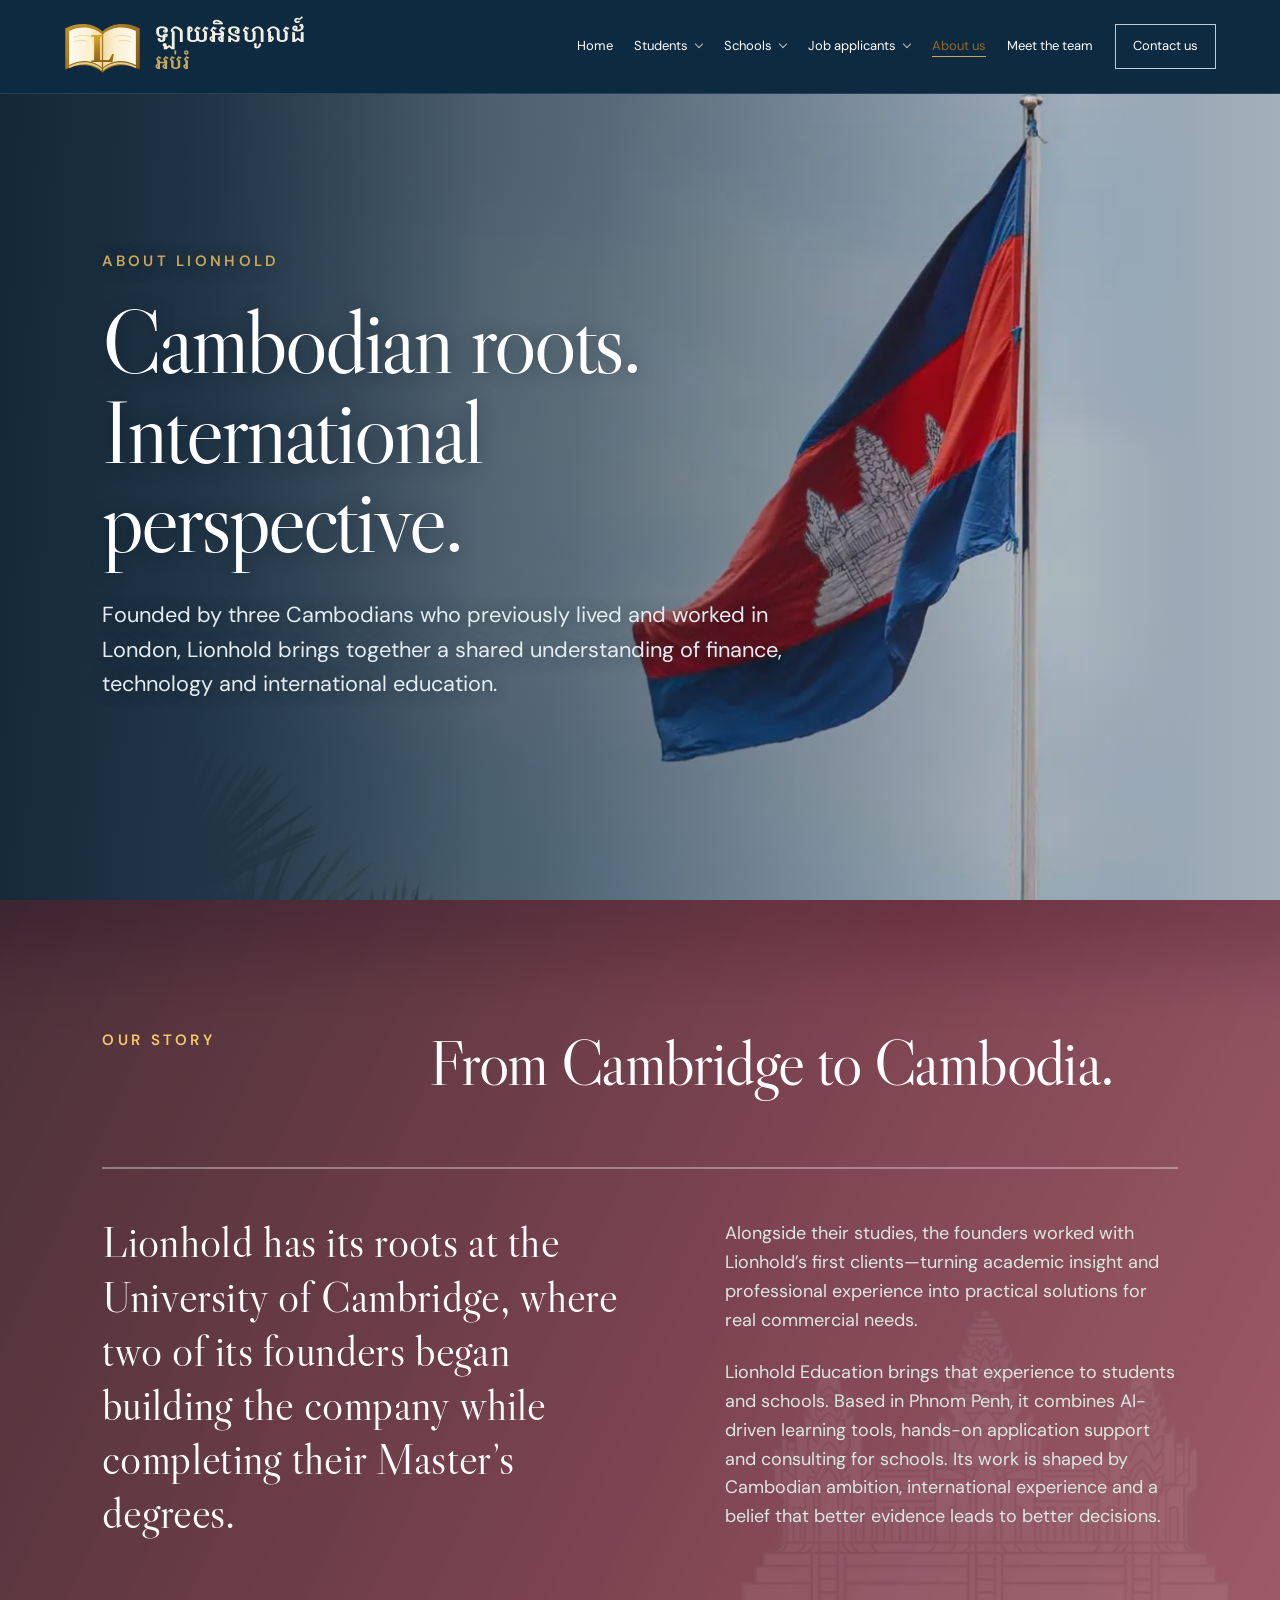
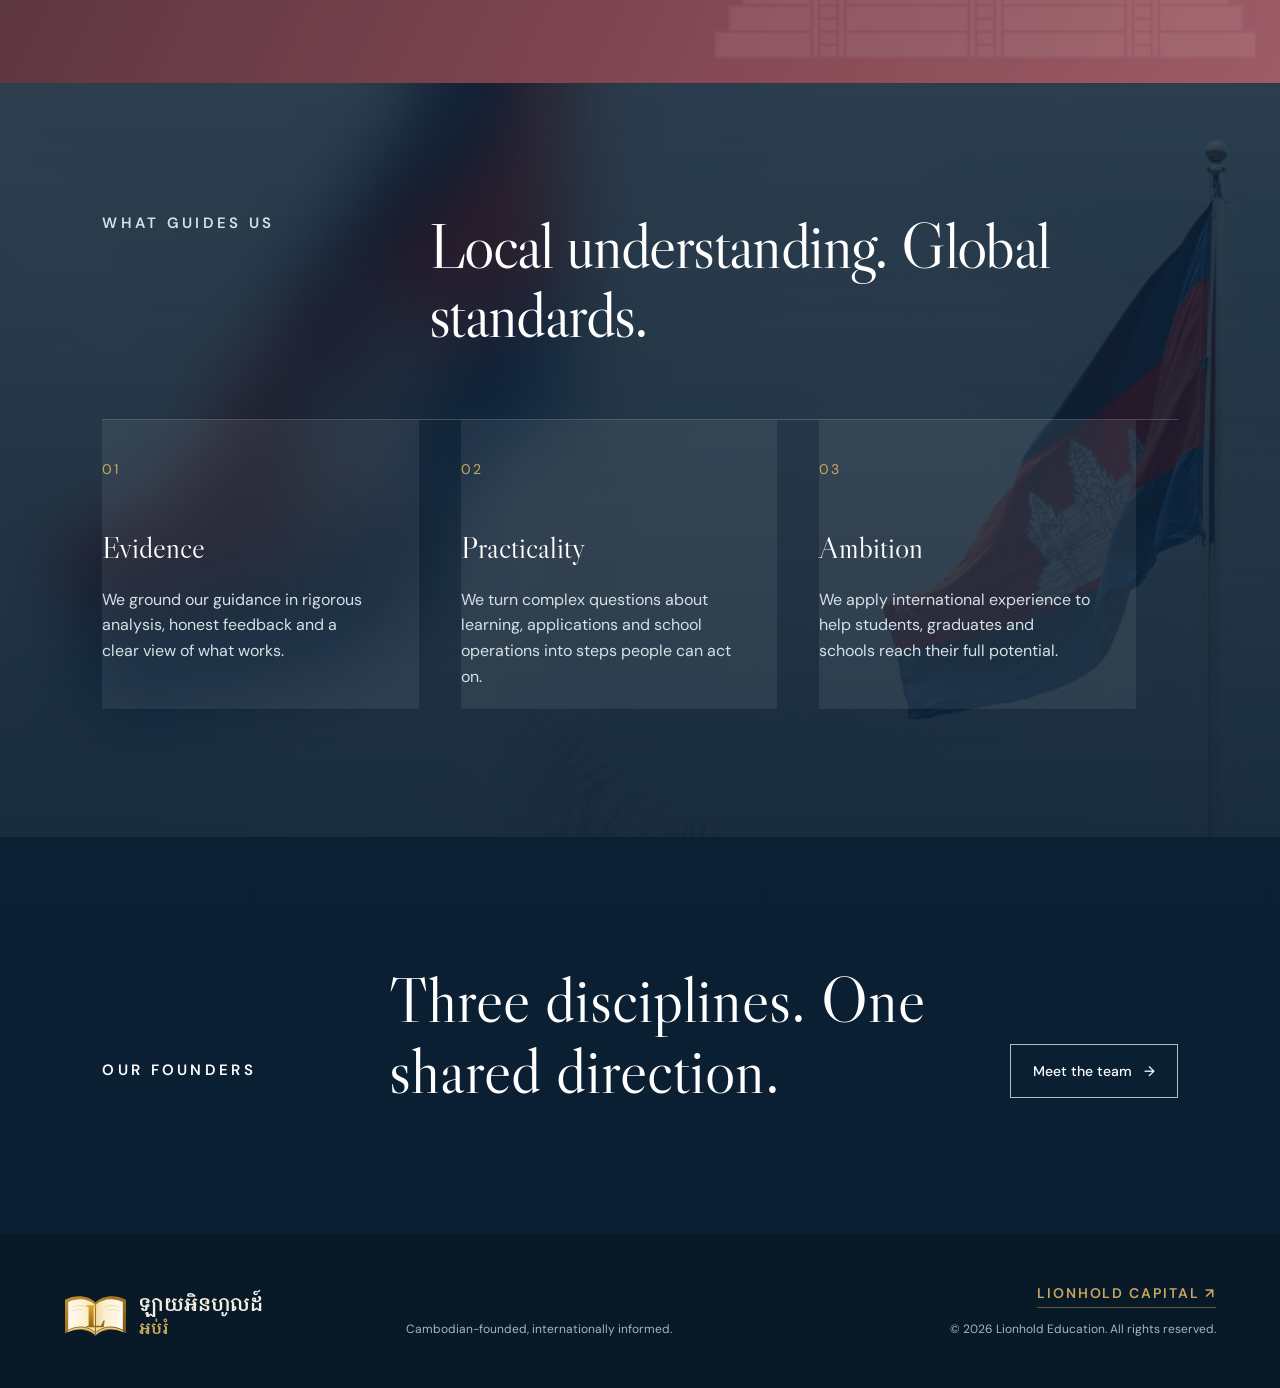
==== commit bc161352: "Khmer book logo, dropdown nav, new AI platform preview, team bio order - Logo: L on an open book wit" ====
--- a/about.html
+++ b/about.html
@@ -5,27 +5,49 @@
   <meta name="viewport" content="width=device-width, initial-scale=1">
   <meta name="description" content="Learn about Lionhold Education, part of the Cambodian-founded Lionhold group with roots at the University of Cambridge.">
   <meta name="theme-color" content="#eaf0f3">
-  <link rel="icon" href="assets/favicon.ico?v=4" sizes="16x16 32x32 48x48">
-  <link rel="icon" href="assets/lionhold-favicon.png?v=4" type="image/png" sizes="256x256">
-  <link rel="apple-touch-icon" href="assets/apple-touch-icon.png?v=4">
+  <link rel="icon" href="assets/favicon.svg?v=5" type="image/svg+xml">
+  <link rel="icon" href="assets/favicon.ico?v=5" sizes="16x16 32x32 48x48">
+  <link rel="icon" href="assets/lionhold-favicon.png?v=5" type="image/png" sizes="256x256">
+  <link rel="apple-touch-icon" href="assets/apple-touch-icon.png?v=5">
   <title>About Us | Lionhold Education</title>
   <link rel="preconnect" href="https://fonts.googleapis.com">
   <link rel="preconnect" href="https://fonts.gstatic.com" crossorigin>
-  <link href="https://fonts.googleapis.com/css2?family=DM+Sans:wght@400;500;600&family=Libre+Caslon+Display&display=swap" rel="stylesheet">
-  <link rel="stylesheet" href="styles.css?v=1">
-  <link rel="stylesheet" href="education.css?v=1">
+  <link href="https://fonts.googleapis.com/css2?family=DM+Sans:wght@400;500;600&family=Libre+Caslon+Display&family=Noto+Serif+Khmer:wght@500;600&display=swap" rel="stylesheet">
+  <link rel="stylesheet" href="styles.css?v=2">
+  <link rel="stylesheet" href="education.css?v=2">
 </head>
 <body class="tinted" style="--photo:url(assets/bg-about-flag.jpg);--band1:url(assets/bg-about-flag.jpg);--band2:none;--foot:none">
   <header class="site-header" id="top">
     <a class="brand" href="index.html" aria-label="Lionhold Education home">
-      <img class="brand-emblem" src="assets/lionhold-emblem.png" alt="" width="256" height="256">
-      <span class="brand-text"><strong>Lionhold</strong><em>Education</em></span>
+      <img class="brand-emblem" src="assets/lionhold-book-emblem.svg?v=2" alt="" width="240" height="168">
+      <span class="brand-text" lang="km"><strong>ឡាយអិនហូលដ៍</strong><em>អប់រំ</em></span>
     </a>
     <button class="menu-toggle" type="button" aria-expanded="false" aria-controls="nav">Menu</button>
     <nav id="nav" aria-label="Main navigation">
       <a href="index.html">Home</a>
-      <a href="platform.html">AI platform</a>
-      <a href="services.html">Services</a>
+      <div class="nav-item has-dropdown">
+        <a class="nav-trigger" href="platform.html">Students</a>
+        <div class="dropdown">
+          <a href="platform.html">AI platform</a>
+          <a href="services.html#university">University application support</a>
+        </div>
+      </div>
+      <div class="nav-item has-dropdown">
+        <a class="nav-trigger" href="services.html#schools">Schools</a>
+        <div class="dropdown">
+          <a href="services.html#education-consulting">Education consulting</a>
+          <a href="services.html#operations-consulting">Operations consulting</a>
+          <a href="services.html#technology-consulting">Technology consulting</a>
+        </div>
+      </div>
+      <div class="nav-item has-dropdown">
+        <a class="nav-trigger" href="services.html#jobs">Job applicants</a>
+        <div class="dropdown">
+          <a href="services.html#cvs">CVs and cover letters</a>
+          <a href="services.html#interviews">Interview preparation</a>
+          <a href="services.html#job-search">Job search strategy</a>
+        </div>
+      </div>
       <a href="about.html" aria-current="page">About us</a>
       <a href="team.html">Meet the team</a>
       <a class="nav-cta" href="index.html#contact">Contact us</a>
@@ -75,13 +97,13 @@
   </main>
 
   <footer>
-    <div class="footer-brand">
-      <img class="brand-emblem" src="assets/lionhold-emblem.png" alt="" width="256" height="256">
-      <span class="brand-text"><strong>Lionhold</strong><em>Education</em></span>
+    <div class="footer-brand" lang="km">
+      <img class="brand-emblem" src="assets/lionhold-book-emblem.svg?v=2" alt="" width="240" height="168">
+      <span class="brand-text"><strong>ឡាយអិនហូលដ៍</strong><em>អប់រំ</em></span>
     </div>
     <p>Cambodian-founded, internationally informed.</p>
     <div class="footer-meta"><a class="footer-linkedin" href="https://lionholdcapital.com" target="_blank" rel="noopener noreferrer" aria-label="Lionhold Capital, part of the Lionhold group">Lionhold Capital <span aria-hidden="true">↗</span></a><p>© <span id="year"></span> Lionhold Education. All rights reserved.</p></div>
   </footer>
-  <script src="script.js?v=1"></script>
+  <script src="script.js?v=2"></script>
 </body>
 </html>
--- a/education.css
+++ b/education.css
@@ -1,21 +1,40 @@
 /* Lionhold Education — additions on top of the shared Lionhold design in styles.css */
 
-/* ---- Brand lockup: group emblem + text (replaces the image lockup that says "Capital") ---- */
+/* ---- Brand lockup: book emblem (an L on an open book) + the name written in Khmer ---- */
 .brand{gap:14px}
-.brand-emblem{display:block;width:58px;height:58px;flex:0 0 auto}
-.brand-text{display:flex;flex-direction:column;justify-content:center;line-height:1}
-.brand-text strong{display:block;font-family:var(--serif);font-weight:400;font-size:23px;line-height:1;letter-spacing:.16em;text-transform:uppercase;color:#f3eee2}
-.brand-text em{display:block;font-style:normal;font-family:var(--serif);font-size:15px;line-height:1;letter-spacing:.42em;text-transform:uppercase;color:#c9a75d;margin-top:7px}
+.brand-emblem{display:block;width:auto;height:54px;flex:0 0 auto}
+.brand-text,.footer-brand .brand-text{display:flex;flex-direction:column;justify-content:center;margin:0;font-size:inherit;letter-spacing:0;text-transform:none}
+.brand-text strong,.brand-text em{display:block;font-family:"Noto Serif Khmer","Khmer OS System","Leelawadee UI","Khmer UI",serif;font-style:normal;font-weight:600;letter-spacing:0;text-transform:none;white-space:nowrap}
+.brand-text strong{font-size:23px;line-height:1.4;color:#f3eee2}
+.brand-text em{font-size:19px;line-height:1.4;color:#c9a75d}
 .footer-brand{display:flex;align-items:center;gap:12px}
-.footer-brand .brand-emblem{width:46px;height:46px}
-.footer-brand .brand-text strong{font-size:19px;color:#f3eee2}
-.footer-brand .brand-text em{font-size:12px;margin-top:6px}
+.footer-brand .brand-emblem{width:auto;height:44px}
+.footer-brand .brand-text strong{font-size:19px}
+.footer-brand .brand-text em{font-size:16px}
 @media(max-width:560px){
   .brand{gap:10px}
-  .brand-emblem{width:46px;height:46px}
-  .brand-text strong{font-size:18px}
-  .brand-text em{font-size:12px;letter-spacing:.34em;margin-top:6px}
+  .brand-emblem{width:auto;height:44px}
+  .brand-text strong{font-size:19px}
+  .brand-text em{font-size:16px}
 }
+
+/* ---- Top navigation dropdowns (Students, Schools, Job applicants) ---- */
+.nav-item{position:relative;display:flex;align-items:center;height:94px}
+.nav-trigger:after{content:"";display:inline-block;width:5px;height:5px;margin:0 0 3px 8px;border:solid currentColor;border-width:0 1.5px 1.5px 0;transform:rotate(45deg);opacity:.7;transition:transform .25s ease,opacity .25s ease}
+.has-dropdown:hover .nav-trigger:after,.has-dropdown:focus-within .nav-trigger:after{transform:rotate(225deg) translate(-1px,-1px);opacity:1}
+.dropdown{position:absolute;top:100%;left:-20px;min-width:280px;padding:12px 0;background:#0d2a40;border:1px solid rgba(255,255,255,.14);border-top:2px solid #c9a85c;box-shadow:0 26px 50px rgba(2,10,18,.45);opacity:0;visibility:hidden;transform:translateY(8px);transition:opacity .22s ease,transform .22s ease,visibility 0s linear .22s;z-index:30}
+.has-dropdown:hover .dropdown,.has-dropdown:focus-within .dropdown{opacity:1;visibility:visible;transform:none;transition-delay:0s}
+.site-header nav .dropdown a{display:block;padding:11px 26px;font-size:14px;color:#e3edf2;border-bottom:0;white-space:nowrap}
+.site-header nav .dropdown a:hover{background:rgba(255,255,255,.07);color:#fff}
+.site-header nav .dropdown a:focus-visible{outline:2px solid #c9a85c;outline-offset:-2px}
+@media(prefers-reduced-motion:reduce){.dropdown{transition:none;transform:none}.nav-trigger:after{transition:none}}
+@media(max-width:1120px){
+  .nav-item{display:block;height:auto}
+  .nav-trigger:after{display:none}
+  .dropdown{position:static;min-width:0;padding:2px 0 8px 14px;background:none;border:0;box-shadow:none;opacity:1;visibility:visible;transform:none;transition:none}
+  .site-header nav .dropdown a{padding:8px 0;color:#b9c6ce;white-space:normal}
+}
+@media(max-width:560px){.nav-item{height:auto}}
 
 /* ---- Small components ---- */
 .card-link{display:inline-block;margin-top:24px;font-size:14px;font-weight:500;color:var(--navy);border-bottom:1px solid currentColor;padding-bottom:3px}
@@ -43,3 +62,78 @@
 
 /* Anchor targets sit below the fixed header */
 [id="university"],[id="jobs"],[id="schools"],[id="how"],[id="contact"],[id="technology"]{scroll-margin-top:100px}
+.capability-card[id]{scroll-margin-top:120px}
+
+/* ---- Home: AI platform section with an illustrative product preview ---- */
+.tech-copy .ai-points{display:grid;grid-template-columns:1fr;gap:0;list-style:none;margin:34px 0 0;padding:0}
+.tech-copy .ai-points li{display:flex;align-items:center;gap:14px;padding:13px 0;border-top:1px solid rgba(255,255,255,.18);font-size:15px;color:#e3edf2}
+.tech-copy .ai-points li:last-child{border-bottom:1px solid rgba(255,255,255,.18)}
+.ai-tick{position:relative;flex:0 0 auto;width:22px;height:22px;border:1px solid rgba(201,167,93,.7);border-radius:50%}
+.ai-tick:after{content:"";position:absolute;left:7px;top:3.5px;width:5px;height:9px;border:solid #e2c27a;border-width:0 2px 2px 0;transform:rotate(45deg)}
+
+.preview-stage{position:relative;isolation:isolate;display:flex;flex-direction:column;align-items:center;justify-content:center;padding:clamp(56px,7vw,96px) clamp(20px,4vw,64px)}
+.preview-stage:before{content:"";position:absolute;inset:0;z-index:-1;background:radial-gradient(circle at 50% 38%,rgba(201,167,93,.2),transparent 62%),radial-gradient(rgba(255,255,255,.1) 1px,transparent 1.5px) 0 0/22px 22px;-webkit-mask-image:radial-gradient(ellipse closest-side at 50% 45%,#000 35%,transparent 100%);mask-image:radial-gradient(ellipse closest-side at 50% 45%,#000 35%,transparent 100%)}
+
+.paper{position:relative;width:min(430px,100%);padding:26px 26px 12px 44px;background:#fbf8ef;color:#1d2f3b;border-radius:6px;transform:rotate(-1.8deg);box-shadow:0 34px 70px rgba(2,10,18,.5)}
+.paper:before{content:"";position:absolute;left:32px;top:0;bottom:0;width:1px;background:rgba(192,69,45,.4)}
+.paper-head{display:flex;justify-content:space-between;align-items:flex-start;gap:16px;padding-bottom:14px;border-bottom:2px solid rgba(16,35,50,.18)}
+.paper-head p{margin:0}
+.paper-km{font-family:"Noto Serif Khmer","Khmer OS System","Leelawadee UI",serif;font-size:18px;font-weight:600;line-height:1.5;color:#16394b}
+.paper-en{margin-top:2px!important;font-size:11px;font-weight:600;letter-spacing:.16em;text-transform:uppercase;color:#6b7a83}
+.paper-set{margin-top:6px!important;font-family:Georgia,"Times New Roman",serif;font-style:italic;font-size:14px;color:#44545d}
+.score-stamp{position:relative;flex:0 0 auto;width:76px;height:76px;transform:rotate(7deg)}
+.score-stamp svg{display:block;width:100%;height:100%;transform:rotate(-90deg)}
+.ring-track,.ring-fill{fill:none;stroke-width:5}
+.ring-track{stroke:rgba(192,69,45,.18)}
+.ring-fill{stroke:#c0452d;stroke-linecap:round;stroke-dasharray:201.06;stroke-dashoffset:201.06}
+.score-stamp span{position:absolute;inset:0;display:grid;place-items:center;font-family:Georgia,"Times New Roman",serif;font-style:italic;font-weight:700;font-size:23px;color:#c0452d}
+
+.paper-qs{counter-reset:q;list-style:none;margin:0;padding:0}
+.paper-qs li{counter-increment:q;display:grid;grid-template-columns:22px 1fr auto 30px;align-items:center;gap:8px;padding:13px 0;border-bottom:1px solid rgba(16,35,50,.12);font-family:Georgia,"Times New Roman",serif;font-size:17px;color:#1d2f3b}
+.paper-qs li:last-child{border-bottom:0}
+.paper-qs li:before{content:counter(q) ".";font-size:14px;color:#7a8a93}
+.q-ans{font-style:italic;color:#28509a}
+.mark{width:26px;height:26px;overflow:visible;fill:none;stroke-width:3;stroke-linecap:round;stroke-linejoin:round}
+.mark path{stroke-dasharray:40;stroke-dashoffset:40}
+.tick{stroke:#2f8f5b}
+.cross{stroke:#c0452d}
+.q-fix{grid-column:3;grid-row:2;justify-self:end;margin-top:-6px;font-style:italic;font-weight:700;color:#c0452d;transform:rotate(-4deg);opacity:0}
+
+.preview-cards{position:relative;z-index:2;width:min(580px,100%);margin-top:10px;display:grid;grid-template-columns:.9fr 1.1fr;gap:14px;opacity:0;transform:translateY(14px)}
+.progress-card,.feedback-card{padding:18px 20px;border-radius:14px;color:#e3edf2;-webkit-backdrop-filter:blur(12px);backdrop-filter:blur(12px)}
+.progress-card{background:rgba(255,255,255,.09);border:1px solid rgba(255,255,255,.2)}
+.feedback-card{background:linear-gradient(140deg,rgba(201,167,93,.26),rgba(201,167,93,.08));border:1px solid rgba(201,167,93,.5)}
+.card-label{display:flex;align-items:center;gap:8px;margin:0 0 12px;font-size:11px;font-weight:600;letter-spacing:.16em;text-transform:uppercase;color:#e2c27a}
+.card-label svg{width:14px;height:14px;fill:#e2c27a}
+.feedback-card p:not(.card-label){margin:0 0 14px;font-size:14px;line-height:1.55}
+.chip{display:inline-block;padding:6px 14px;border:1px solid rgba(255,255,255,.55);border-radius:999px;font-size:12px;font-weight:500;color:#fff}
+.topic{display:grid;grid-template-columns:1fr auto;gap:3px 10px;margin-bottom:12px;font-size:13px}
+.topic:last-child{margin-bottom:0}
+.topic span{color:#c2cbd0}
+.topic b{font-weight:600;color:#fff}
+.topic i{position:relative;grid-column:1/-1;height:6px;overflow:hidden;border-radius:99px;background:rgba(255,255,255,.14)}
+.topic i:after{content:"";position:absolute;inset:0;width:0;border-radius:inherit;background:linear-gradient(90deg,#c9a85c,#e8cf8d);transition:width 1.1s cubic-bezier(.2,.8,.2,1) 2.7s}
+.preview-note{margin:18px 0 0;font-size:11px;letter-spacing:.18em;text-transform:uppercase;color:rgba(226,237,242,.55)}
+
+/* Sequence: marks are drawn question by question, then the cards, score and bars appear */
+.preview-stage.visible .mark path{animation:draw-mark .5s ease-out forwards}
+.preview-stage.visible .paper-qs li:nth-child(1) .mark path{animation-delay:.8s}
+.preview-stage.visible .paper-qs li:nth-child(2) .mark path{animation-delay:1.3s}
+.preview-stage.visible .paper-qs li:nth-child(3) .mark path{animation-delay:1.8s}
+.preview-stage.visible .paper-qs li:nth-child(4) .mark path{animation-delay:2.2s}
+.preview-stage.visible .q-fix{animation:fade-in .5s ease 1.7s forwards}
+.preview-stage.visible .preview-cards{animation:rise-in .7s ease 2.3s forwards}
+.preview-stage.visible .ring-fill{animation:fill-ring 1.1s ease-out 2.6s forwards}
+.preview-stage.visible .topic i:after{width:var(--w)}
+@keyframes draw-mark{to{stroke-dashoffset:0}}
+@keyframes fill-ring{to{stroke-dashoffset:50.27}}
+@keyframes fade-in{to{opacity:1}}
+@keyframes rise-in{to{opacity:1;transform:none}}
+@media(prefers-reduced-motion:reduce){
+  .mark path{stroke-dashoffset:0;animation:none!important}
+  .ring-fill{stroke-dashoffset:50.27;animation:none!important}
+  .q-fix,.preview-cards{opacity:1;transform:none;animation:none!important}
+  .topic i:after{width:var(--w);transition:none}
+}
+@media(max-width:900px){.paper{transform:rotate(-1deg)}}
+@media(max-width:560px){.preview-cards{grid-template-columns:1fr}.paper{padding-left:38px}.paper:before{left:26px}.paper-km{font-size:16px}.paper-qs li{font-size:16px}}
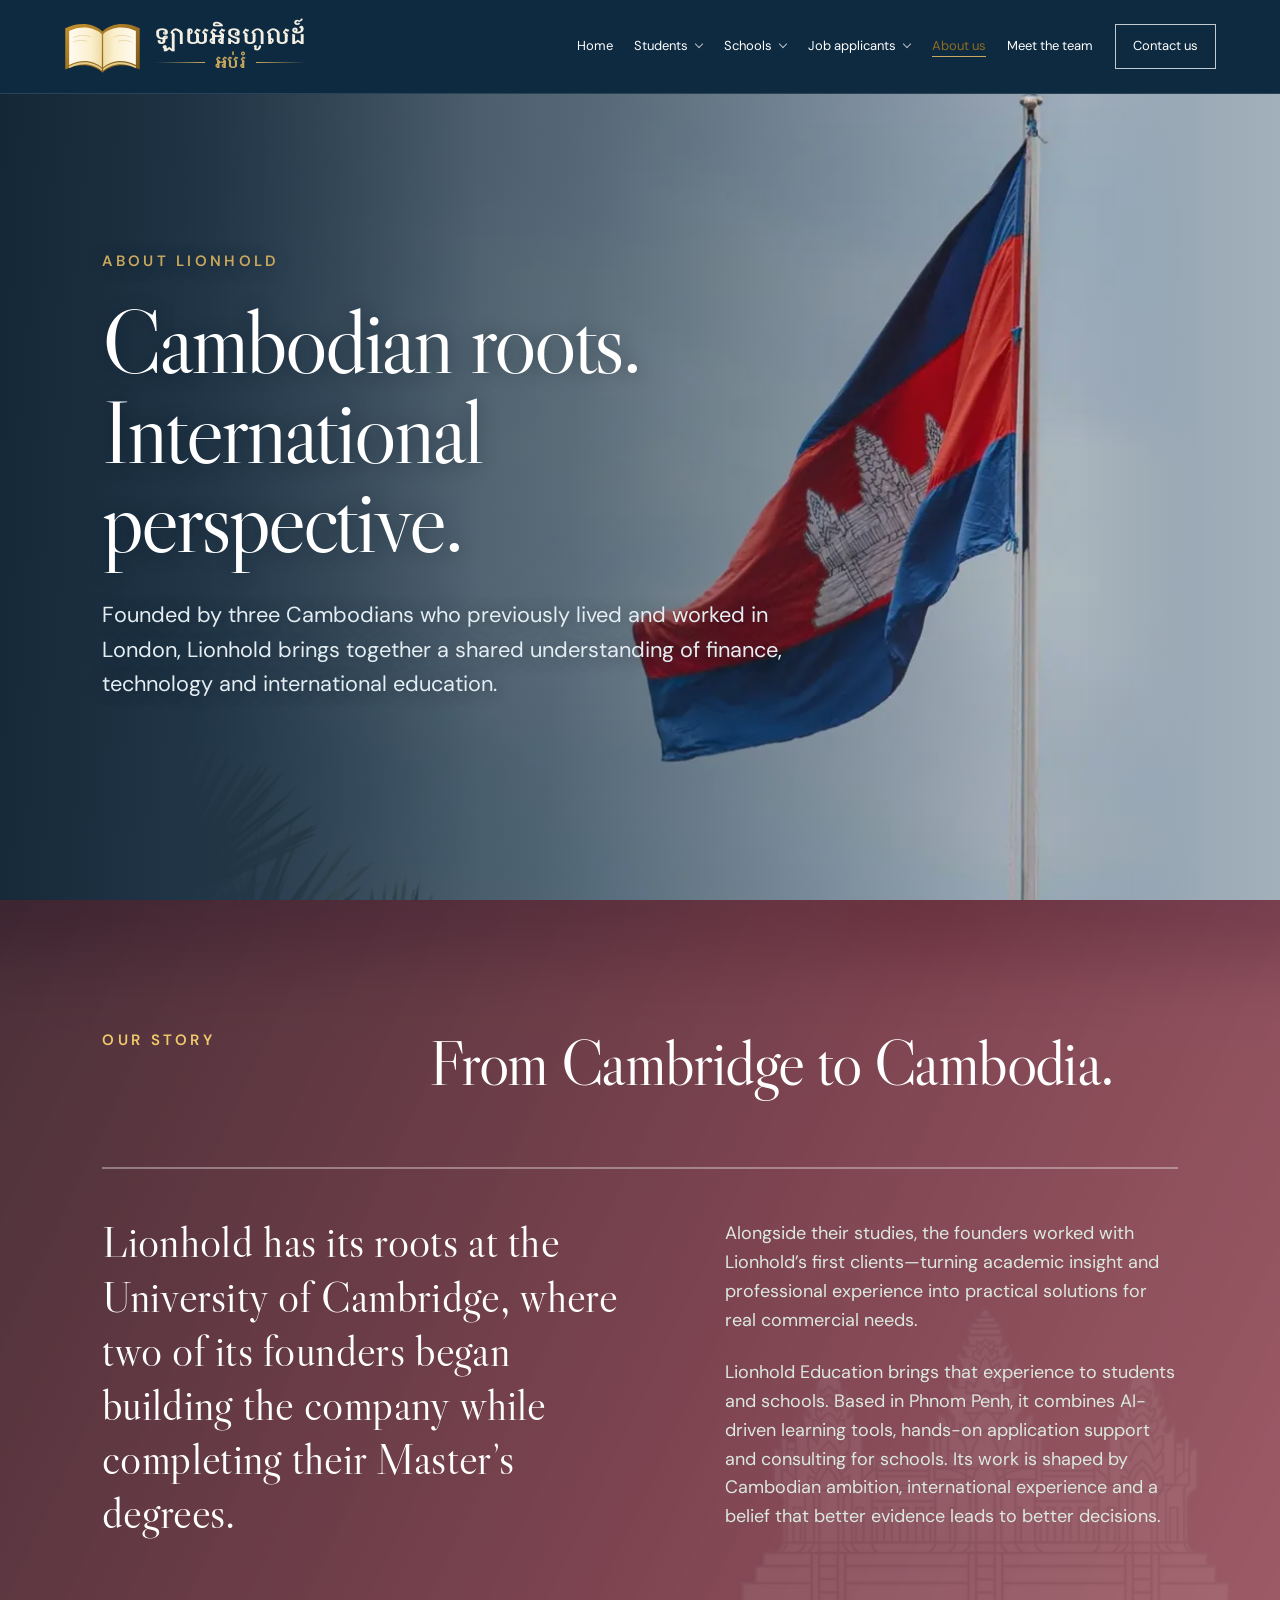
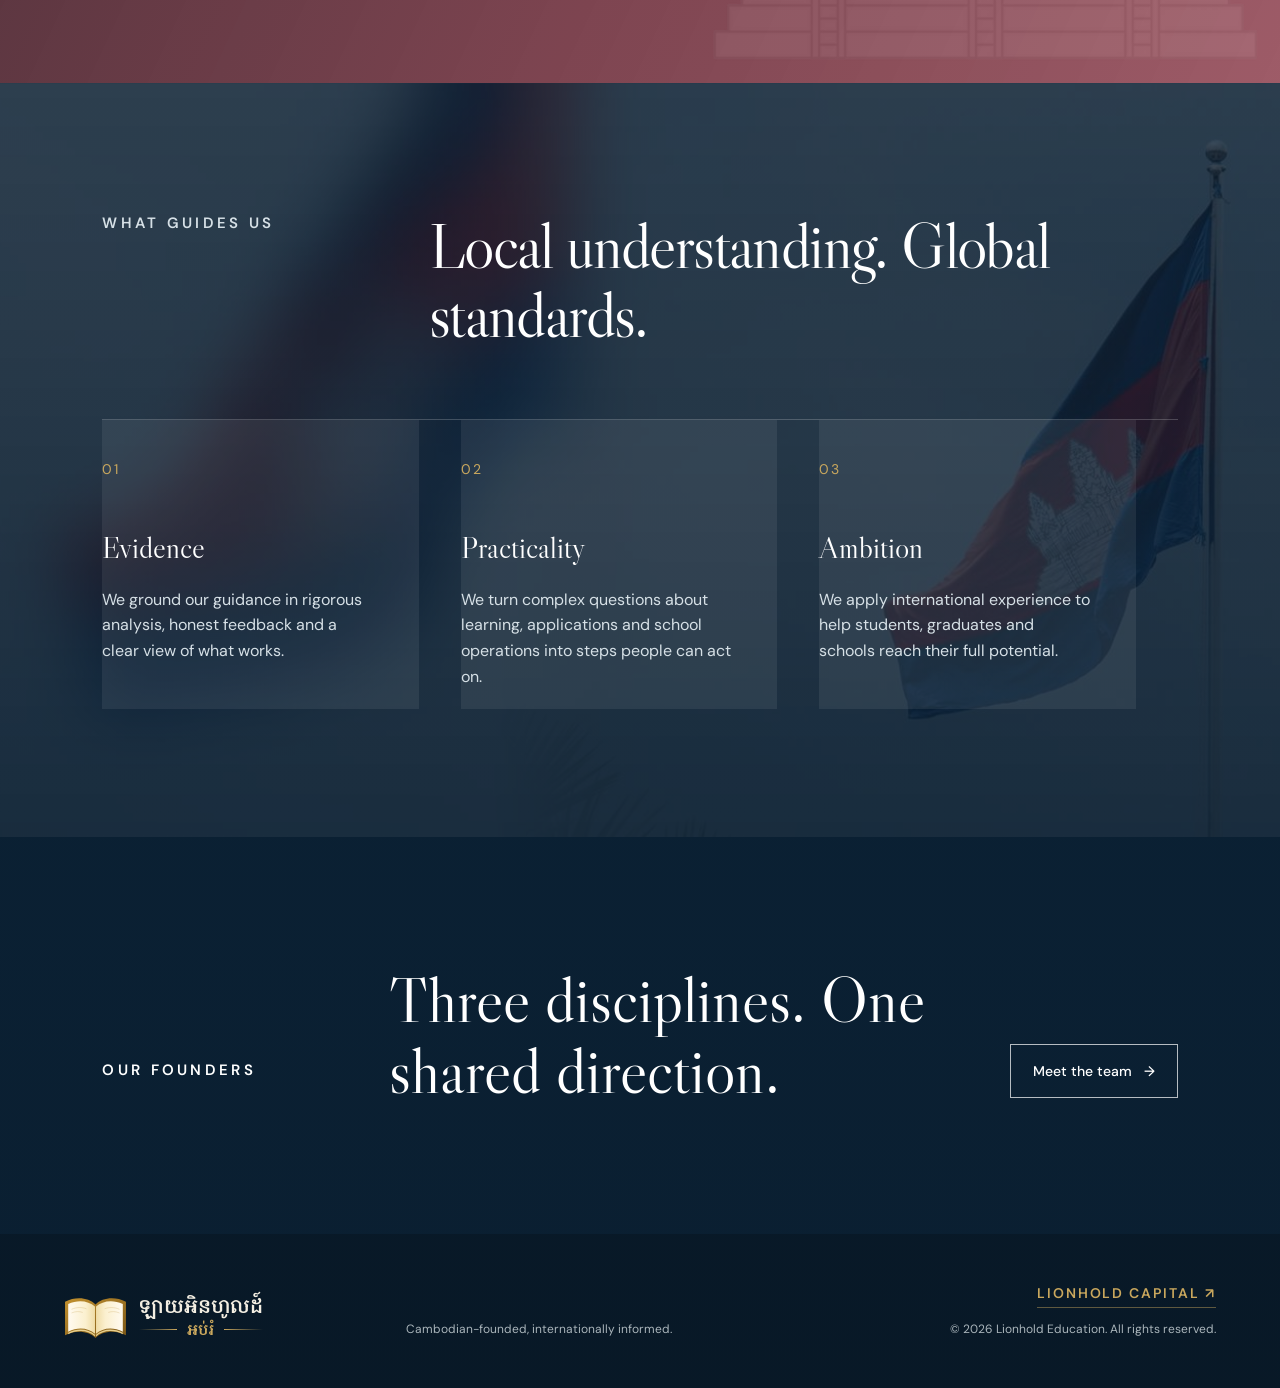
==== commit 21f31245: "Remove L from logo and balance the Khmer name lockup Co-Authored-By: Claude Sonnet 5.5 <noreply@anth" ====
--- a/about.html
+++ b/about.html
@@ -5,21 +5,21 @@
   <meta name="viewport" content="width=device-width, initial-scale=1">
   <meta name="description" content="Learn about Lionhold Education, part of the Cambodian-founded Lionhold group with roots at the University of Cambridge.">
   <meta name="theme-color" content="#eaf0f3">
-  <link rel="icon" href="assets/favicon.svg?v=5" type="image/svg+xml">
-  <link rel="icon" href="assets/favicon.ico?v=5" sizes="16x16 32x32 48x48">
-  <link rel="icon" href="assets/lionhold-favicon.png?v=5" type="image/png" sizes="256x256">
-  <link rel="apple-touch-icon" href="assets/apple-touch-icon.png?v=5">
+  <link rel="icon" href="assets/favicon.svg?v=6" type="image/svg+xml">
+  <link rel="icon" href="assets/favicon.ico?v=6" sizes="16x16 32x32 48x48">
+  <link rel="icon" href="assets/lionhold-favicon.png?v=6" type="image/png" sizes="256x256">
+  <link rel="apple-touch-icon" href="assets/apple-touch-icon.png?v=6">
   <title>About Us | Lionhold Education</title>
   <link rel="preconnect" href="https://fonts.googleapis.com">
   <link rel="preconnect" href="https://fonts.gstatic.com" crossorigin>
   <link href="https://fonts.googleapis.com/css2?family=DM+Sans:wght@400;500;600&family=Libre+Caslon+Display&family=Noto+Serif+Khmer:wght@500;600&display=swap" rel="stylesheet">
   <link rel="stylesheet" href="styles.css?v=2">
-  <link rel="stylesheet" href="education.css?v=2">
+  <link rel="stylesheet" href="education.css?v=3">
 </head>
 <body class="tinted" style="--photo:url(assets/bg-about-flag.jpg);--band1:url(assets/bg-about-flag.jpg);--band2:none;--foot:none">
   <header class="site-header" id="top">
     <a class="brand" href="index.html" aria-label="Lionhold Education home">
-      <img class="brand-emblem" src="assets/lionhold-book-emblem.svg?v=2" alt="" width="240" height="168">
+      <img class="brand-emblem" src="assets/lionhold-book-emblem.svg?v=3" alt="" width="240" height="168">
       <span class="brand-text" lang="km"><strong>ឡាយអិនហូលដ៍</strong><em>អប់រំ</em></span>
     </a>
     <button class="menu-toggle" type="button" aria-expanded="false" aria-controls="nav">Menu</button>
@@ -98,7 +98,7 @@
 
   <footer>
     <div class="footer-brand" lang="km">
-      <img class="brand-emblem" src="assets/lionhold-book-emblem.svg?v=2" alt="" width="240" height="168">
+      <img class="brand-emblem" src="assets/lionhold-book-emblem.svg?v=3" alt="" width="240" height="168">
       <span class="brand-text"><strong>ឡាយអិនហូលដ៍</strong><em>អប់រំ</em></span>
     </div>
     <p>Cambodian-founded, internationally informed.</p>
--- a/education.css
+++ b/education.css
@@ -3,19 +3,22 @@
 /* ---- Brand lockup: book emblem (an L on an open book) + the name written in Khmer ---- */
 .brand{gap:14px}
 .brand-emblem{display:block;width:auto;height:54px;flex:0 0 auto}
-.brand-text,.footer-brand .brand-text{display:flex;flex-direction:column;justify-content:center;margin:0;font-size:inherit;letter-spacing:0;text-transform:none}
+.brand-text,.footer-brand .brand-text{display:flex;flex-direction:column;justify-content:center;align-items:stretch;margin:0;font-size:inherit;letter-spacing:0;text-transform:none}
 .brand-text strong,.brand-text em{display:block;font-family:"Noto Serif Khmer","Khmer OS System","Leelawadee UI","Khmer UI",serif;font-style:normal;font-weight:600;letter-spacing:0;text-transform:none;white-space:nowrap}
-.brand-text strong{font-size:23px;line-height:1.4;color:#f3eee2}
-.brand-text em{font-size:19px;line-height:1.4;color:#c9a75d}
+.brand-text strong{font-size:23px;line-height:1.35;color:#f3eee2;text-align:center}
+/* The short word sits centred under the long one, with thin gold rules filling the rest of the width so both lines are the same length */
+.brand-text em{display:flex;align-items:center;gap:10px;font-size:17px;line-height:1.3;color:#c9a75d}
+.brand-text em:before,.brand-text em:after{content:"";flex:1 1 0;height:1px;background:linear-gradient(90deg,transparent,#c9a75d)}
+.brand-text em:after{background:linear-gradient(270deg,transparent,#c9a75d)}
 .footer-brand{display:flex;align-items:center;gap:12px}
 .footer-brand .brand-emblem{width:auto;height:44px}
 .footer-brand .brand-text strong{font-size:19px}
-.footer-brand .brand-text em{font-size:16px}
+.footer-brand .brand-text em{font-size:15px}
 @media(max-width:560px){
   .brand{gap:10px}
   .brand-emblem{width:auto;height:44px}
   .brand-text strong{font-size:19px}
-  .brand-text em{font-size:16px}
+  .brand-text em{font-size:15px}
 }
 
 /* ---- Top navigation dropdowns (Students, Schools, Job applicants) ---- */
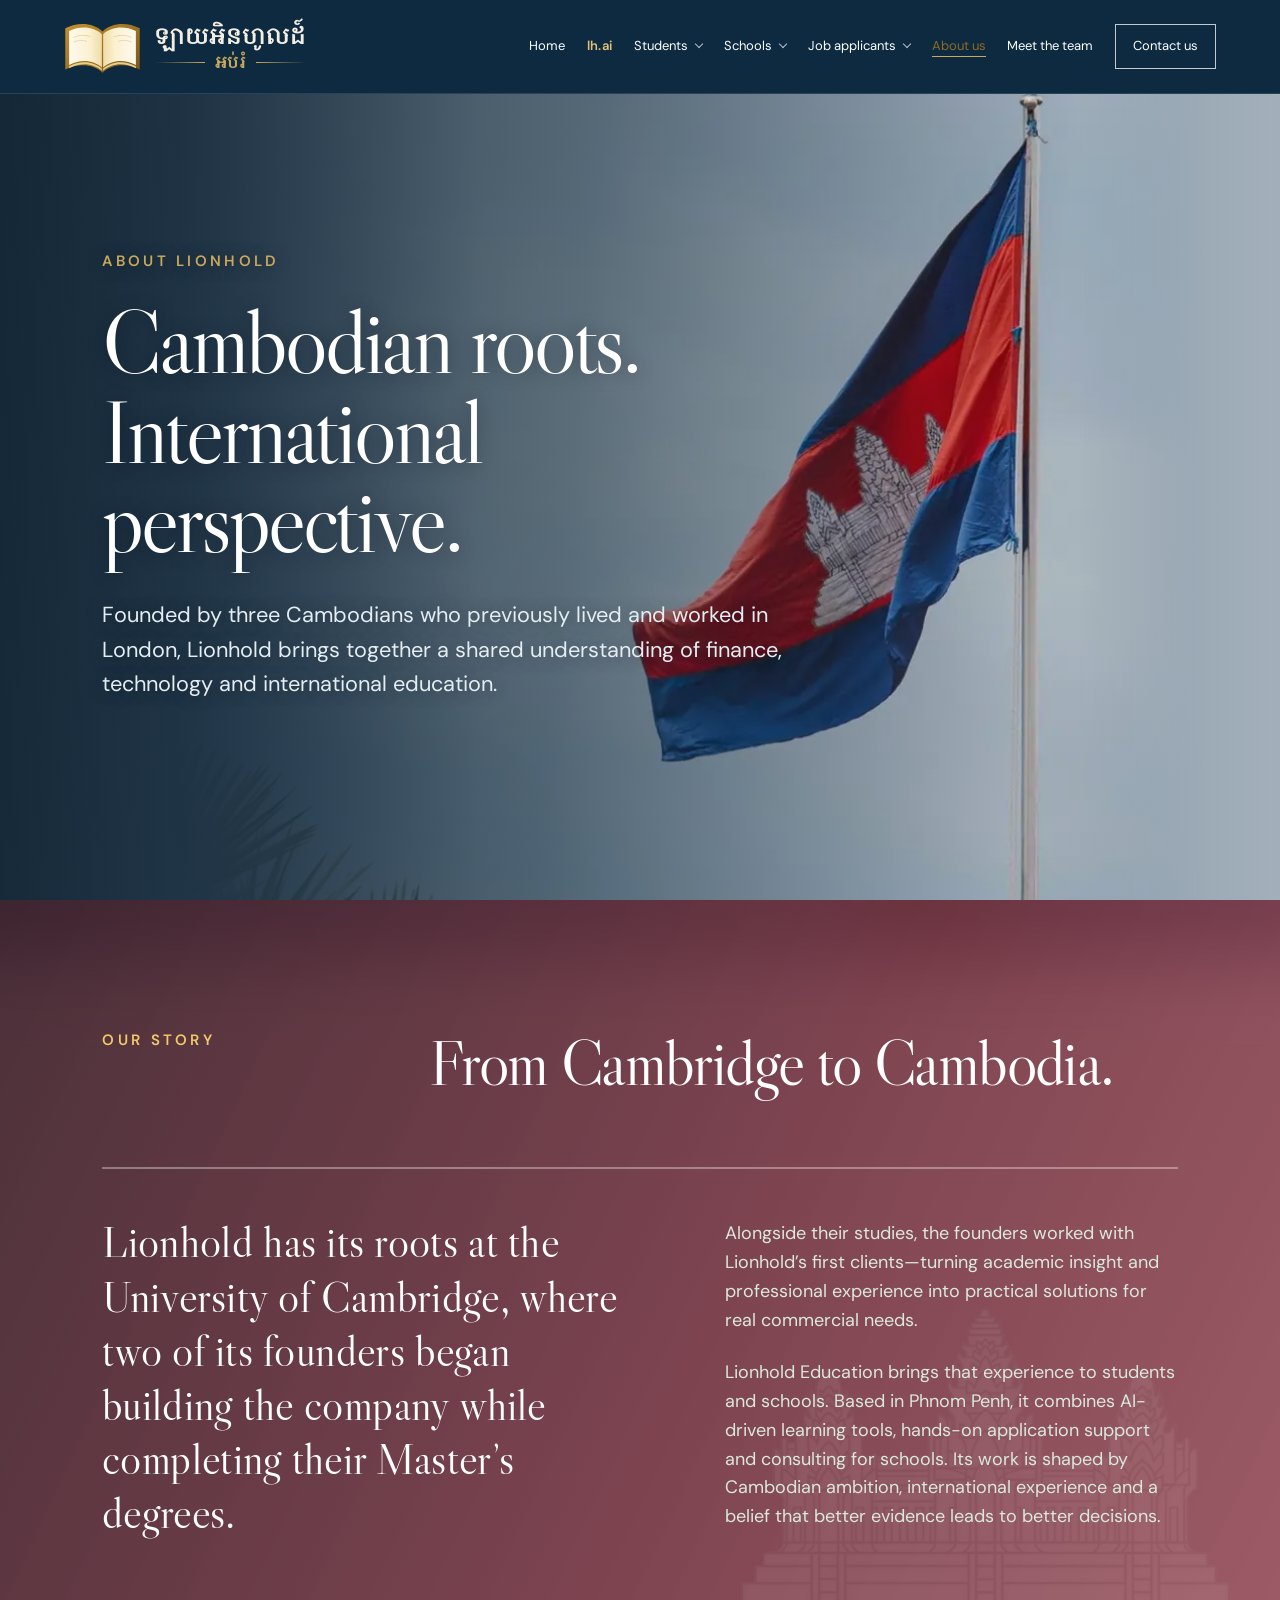
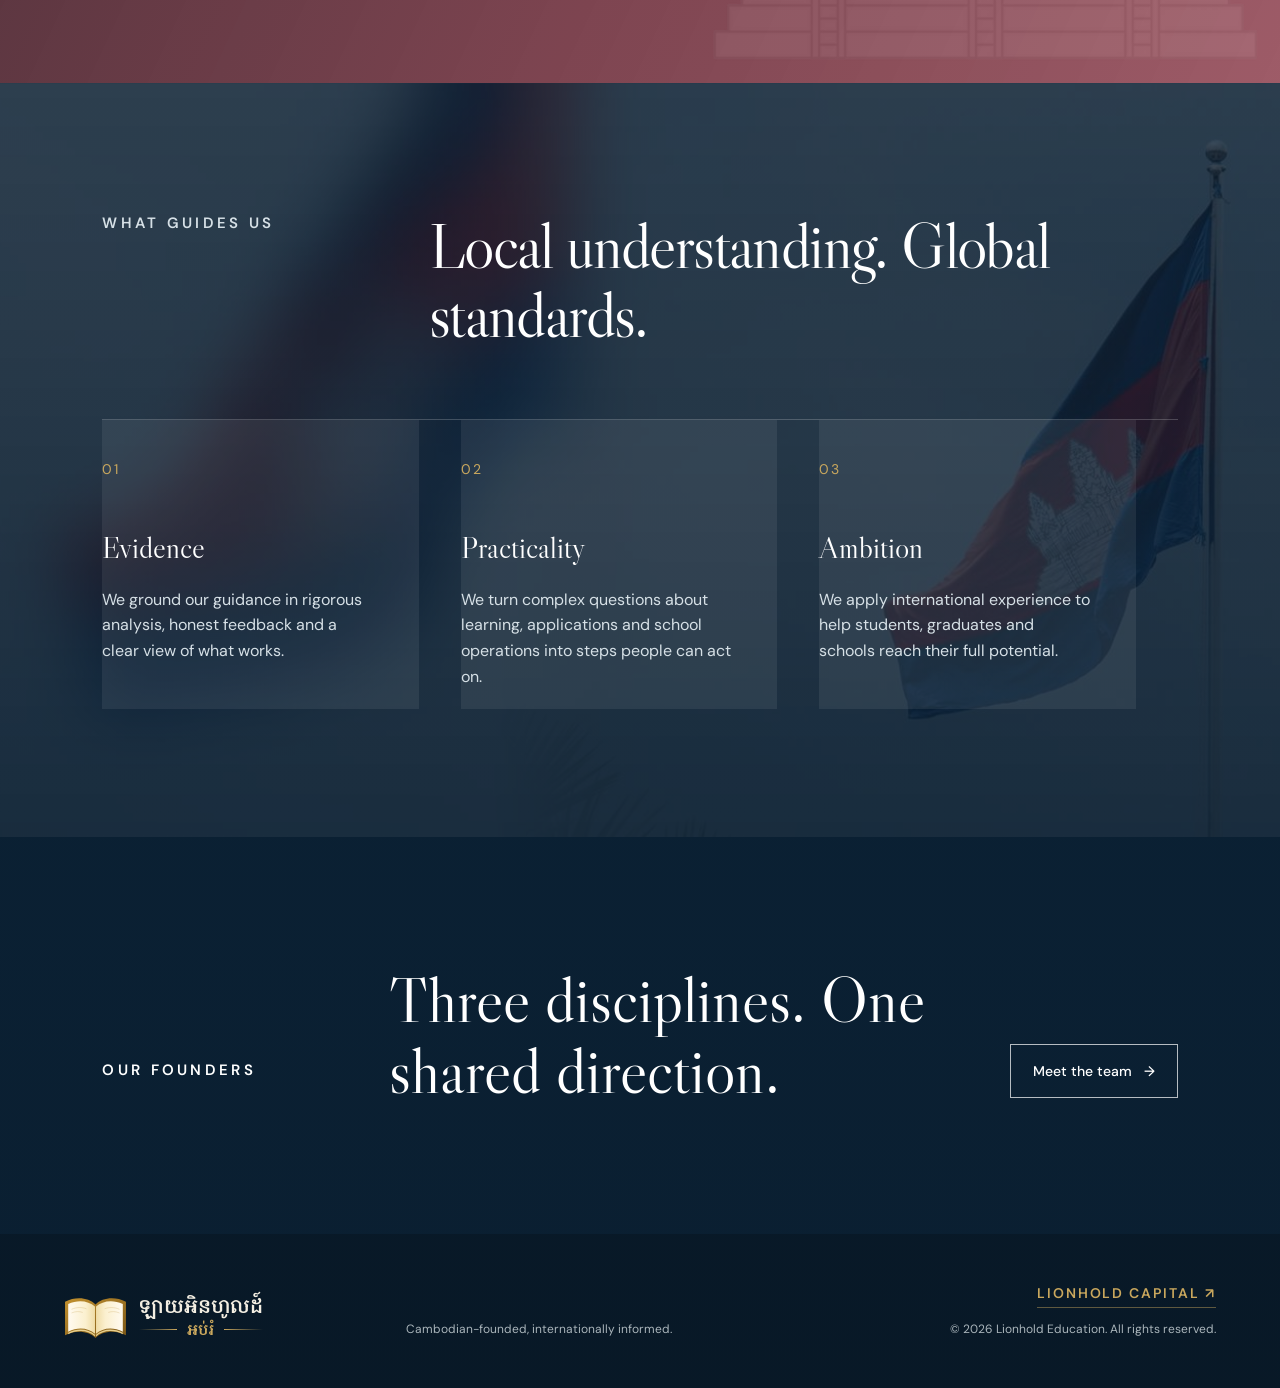
==== commit 799d22d9: "Make lh.ai the main focus: home hero and section, nav link, product page Co-Authored-By: Claude Sonn" ====
--- a/about.html
+++ b/about.html
@@ -14,7 +14,7 @@
   <link rel="preconnect" href="https://fonts.gstatic.com" crossorigin>
   <link href="https://fonts.googleapis.com/css2?family=DM+Sans:wght@400;500;600&family=Libre+Caslon+Display&family=Noto+Serif+Khmer:wght@500;600&display=swap" rel="stylesheet">
   <link rel="stylesheet" href="styles.css?v=2">
-  <link rel="stylesheet" href="education.css?v=3">
+  <link rel="stylesheet" href="education.css?v=5">
 </head>
 <body class="tinted" style="--photo:url(assets/bg-about-flag.jpg);--band1:url(assets/bg-about-flag.jpg);--band2:none;--foot:none">
   <header class="site-header" id="top">
@@ -25,27 +25,28 @@
     <button class="menu-toggle" type="button" aria-expanded="false" aria-controls="nav">Menu</button>
     <nav id="nav" aria-label="Main navigation">
       <a href="index.html">Home</a>
+      <a class="nav-lhai" href="platform.html">lh.ai</a>
       <div class="nav-item has-dropdown">
         <a class="nav-trigger" href="platform.html">Students</a>
         <div class="dropdown">
-          <a href="platform.html">AI platform</a>
-          <a href="services.html#university">University application support</a>
+          <a href="platform.html">lh.ai</a>
+          <a href="university.html">University application support</a>
         </div>
       </div>
       <div class="nav-item has-dropdown">
-        <a class="nav-trigger" href="services.html#schools">Schools</a>
+        <a class="nav-trigger" href="schools.html">Schools</a>
         <div class="dropdown">
-          <a href="services.html#education-consulting">Education consulting</a>
-          <a href="services.html#operations-consulting">Operations consulting</a>
-          <a href="services.html#technology-consulting">Technology consulting</a>
+          <a href="schools.html#education-consulting">Education consulting</a>
+          <a href="schools.html#operations-consulting">Operations consulting</a>
+          <a href="schools.html#technology-consulting">Technology consulting</a>
         </div>
       </div>
       <div class="nav-item has-dropdown">
-        <a class="nav-trigger" href="services.html#jobs">Job applicants</a>
+        <a class="nav-trigger" href="jobs.html">Job applicants</a>
         <div class="dropdown">
-          <a href="services.html#cvs">CVs and cover letters</a>
-          <a href="services.html#interviews">Interview preparation</a>
-          <a href="services.html#job-search">Job search strategy</a>
+          <a href="jobs.html#cvs">CVs and cover letters</a>
+          <a href="jobs.html#interviews">Interview preparation</a>
+          <a href="jobs.html#job-search">Job search strategy</a>
         </div>
       </div>
       <a href="about.html" aria-current="page">About us</a>
--- a/education.css
+++ b/education.css
@@ -140,3 +140,127 @@
 }
 @media(max-width:900px){.paper{transform:rotate(-1deg)}}
 @media(max-width:560px){.preview-cards{grid-template-columns:1fr}.paper{padding-left:38px}.paper:before{left:26px}.paper-km{font-size:16px}.paper-qs li{font-size:16px}}
+
+/* =====================================================================
+   Service pages: university.html, schools.html, jobs.html
+   ===================================================================== */
+.pg-wrap{max-width:1240px;margin:0 auto}
+.pg-head{max-width:860px;margin:0 0 clamp(36px,5vw,64px)}
+.pg-head h2{margin:10px 0 0;font-family:var(--serif);font-weight:400;font-size:clamp(38px,4.6vw,66px);line-height:1.05;letter-spacing:-.01em}
+.pg-head p.pg-sub{margin:18px 0 0;font-size:clamp(17px,1.4vw,20px);color:var(--muted);max-width:680px}
+.pg-light .pg-head p.pg-sub,.pg-dark .pg-head p.pg-sub{color:#d3dde4}
+.pg-check{list-style:none;margin:0;padding:0;display:grid;gap:12px}
+.pg-check li{position:relative;padding-left:30px;font-size:16px;line-height:1.5}
+.pg-check li:before{content:"";position:absolute;left:0;top:.28em;width:18px;height:18px;border-radius:50%;background:#c9a85c url("data:image/svg+xml,%3Csvg xmlns='http://www.w3.org/2000/svg' viewBox='0 0 18 18'%3E%3Cpath d='M5 9.4l2.6 2.6L13 6.4' fill='none' stroke='%230e2231' stroke-width='2' stroke-linecap='round' stroke-linejoin='round'/%3E%3C/svg%3E") center/100% no-repeat}
+.pg-label{margin:0 0 14px;font-size:12px;font-weight:600;letter-spacing:.2em;text-transform:uppercase;color:var(--gold)}
+.pg-dark .pg-label{color:#e2c27a}
+.pg-card{padding:clamp(24px,3vw,38px);border:1px solid var(--line);border-radius:6px;background:rgba(255,255,255,.72);-webkit-backdrop-filter:blur(6px);backdrop-filter:blur(6px)}
+.pg-dark .pg-card{background:rgba(255,255,255,.07);border-color:rgba(255,255,255,.22);color:#fff}
+.pg-link{display:inline-block;margin-top:22px;font-weight:600;font-size:15px;color:#e2c27a;border-bottom:1px solid currentColor;padding-bottom:2px}
+
+/* dark band (needs to out-rank the shared "transparent section" rule) */
+html body.tinted main section.pg-dark.pg-dark.pg-dark.pg-dark.pg-dark.pg-dark.pg-dark.pg-dark{background:linear-gradient(rgba(10,30,48,.86),rgba(10,30,48,.93)),var(--band1) center/cover #0d2a40!important;color:#fff}
+.pg-dark h2,.pg-dark h3{color:#fff}
+.pg-dark .section-kicker{color:#e2c27a}
+.pg-dark p{color:#d3dde4}
+
+/* ---- University: journey timeline ---- */
+.journey{list-style:none;margin:0;padding:0;position:relative;display:grid;gap:0;counter-reset:j}
+.journey:before{content:"";position:absolute;left:27px;top:14px;bottom:14px;width:2px;background:linear-gradient(#c9a85c,rgba(201,168,92,.15))}
+.journey li{position:relative;display:grid;grid-template-columns:56px 1fr;gap:clamp(18px,3vw,40px);padding:0 0 clamp(30px,4vw,48px)}
+.journey li:last-child{padding-bottom:0}
+.journey-dot{position:relative;z-index:1;display:grid;place-items:center;width:56px;height:56px;border-radius:50%;background:#0e2231;border:2px solid #c9a85c;color:#e2c27a;font-family:var(--serif);font-size:22px}
+.journey h3{margin:6px 0 8px;font-family:var(--serif);font-weight:400;font-size:clamp(26px,2.6vw,36px);line-height:1.1}
+.journey p{margin:0;max-width:640px;color:var(--muted);font-size:17px}
+.journey-split{display:grid;grid-template-columns:.8fr 1.2fr;gap:clamp(36px,6vw,96px);align-items:start}
+.journey-split .pg-head{margin:0;position:sticky;top:130px}
+
+/* feature rows */
+.feature-rows{display:grid;gap:clamp(22px,3vw,34px)}
+.feature-row{display:grid;grid-template-columns:110px 1.1fr .9fr;gap:clamp(20px,3.5vw,52px);align-items:start;padding:clamp(26px,3.4vw,44px);border:1px solid var(--line);border-radius:6px;background:rgba(255,255,255,.72)}
+.feature-row .big-no{font-family:var(--serif);font-size:clamp(54px,6vw,84px);line-height:.9;color:#c9a85c}
+.feature-row h3{margin:0 0 12px;font-family:var(--serif);font-weight:400;font-size:clamp(26px,2.6vw,36px);line-height:1.1}
+.feature-row p{margin:0;color:var(--muted);font-size:17px}
+.feature-row .pg-includes{padding-left:clamp(0px,2vw,30px);border-left:1px solid var(--line)}
+
+/* do / don't */
+.do-dont{display:grid;grid-template-columns:1fr 1fr;gap:clamp(18px,2.4vw,30px)}
+.do-dont h3{margin:0 0 18px;font-family:var(--serif);font-weight:400;font-size:clamp(26px,2.4vw,34px)}
+.pg-x{list-style:none;margin:0;padding:0;display:grid;gap:12px}
+.pg-x li{position:relative;padding-left:30px;font-size:16px;line-height:1.5}
+.pg-x li:before{content:"";position:absolute;left:0;top:.28em;width:18px;height:18px;border-radius:50%;border:1.5px solid #b4563b;background:url("data:image/svg+xml,%3Csvg xmlns='http://www.w3.org/2000/svg' viewBox='0 0 18 18'%3E%3Cpath d='M6 6l6 6M12 6l-6 6' fill='none' stroke='%23b4563b' stroke-width='1.8' stroke-linecap='round'/%3E%3C/svg%3E") center/100% no-repeat}
+.pg-fineprint{margin:26px 0 0;max-width:820px;font-size:14px;color:var(--muted)}
+
+/* ---- Schools: consulting chapters ---- */
+.chapter{display:grid;grid-template-columns:.8fr 1.2fr;gap:clamp(30px,6vw,96px);padding:clamp(40px,5vw,70px) 0;border-top:1px solid var(--line)}
+.chapter:first-of-type{border-top:2px solid var(--navy)}
+.pg-dark .chapter,.pg-dark .chapter:first-of-type{border-color:rgba(255,255,255,.25)}
+.chapter-side .big-no{display:block;font-family:var(--serif);font-size:clamp(70px,8vw,120px);line-height:.85;color:#c9a85c}
+.chapter-side h3{margin:18px 0 0;font-family:var(--serif);font-weight:400;font-size:clamp(32px,3.4vw,50px);line-height:1.05}
+.chapter-body>p{margin:0 0 30px;font-size:clamp(18px,1.5vw,21px);line-height:1.55;max-width:680px}
+.chapter-cols{display:grid;grid-template-columns:1fr 1fr;gap:clamp(18px,2.4vw,34px)}
+.chapter-cols .pg-card{padding:clamp(20px,2.4vw,30px)}
+.q-list{list-style:none;margin:0;padding:0;display:grid;gap:14px}
+.q-list li{position:relative;padding-left:22px;font-family:var(--serif);font-size:clamp(19px,1.6vw,22px);line-height:1.3}
+.q-list li:before{content:"?";position:absolute;left:0;top:0;font-family:var(--sans);font-weight:600;font-size:15px;color:#c9a85c}
+
+/* ---- Jobs: service blocks with illustrations ---- */
+.job-block{display:grid;grid-template-columns:1fr 1fr;gap:clamp(30px,6vw,96px);align-items:center;padding:clamp(40px,5vw,70px) 0;border-top:1px solid var(--line)}
+.job-block:first-of-type{border-top:2px solid var(--navy)}
+.job-block:nth-of-type(even) .job-copy{order:2}
+.job-copy .big-no{display:block;font-family:var(--serif);font-size:clamp(54px,6vw,84px);line-height:.9;color:#c9a85c;margin-bottom:10px}
+.job-copy h3{margin:0 0 14px;font-family:var(--serif);font-weight:400;font-size:clamp(32px,3.4vw,50px);line-height:1.05}
+.job-copy>p{margin:0 0 24px;color:var(--muted);font-size:18px;max-width:560px}
+.mock{position:relative;padding:26px;border-radius:10px;background:linear-gradient(150deg,#13324a,#0d2234);box-shadow:0 30px 60px rgba(8,24,38,.25);color:#e3edf2}
+.mock-tag{position:absolute;top:-12px;right:22px;padding:4px 12px;border-radius:99px;background:#c9a85c;color:#0e2231;font-size:10px;font-weight:700;letter-spacing:.16em;text-transform:uppercase}
+.mock-cv{display:grid;grid-template-columns:1fr;gap:0;background:#fbfaf6;color:#0e2231;padding:30px}
+.cv-name{height:16px;width:46%;border-radius:3px;background:#0e2231;margin-bottom:8px}
+.cv-role{height:9px;width:30%;border-radius:3px;background:#c9a85c;margin-bottom:22px}
+.cv-h{height:8px;width:22%;border-radius:3px;background:#8f6b24;margin:18px 0 10px}
+.cv-l{height:7px;border-radius:3px;background:#dcd6c8;margin-bottom:8px}
+.cv-l.hl{background:linear-gradient(90deg,rgba(201,168,92,.55),rgba(201,168,92,.25));outline:1.5px dashed rgba(143,107,36,.6);outline-offset:3px}
+.cv-note{display:inline-block;margin:10px 0 0;padding:6px 12px;border-radius:6px;background:#0e2231;color:#fff;font-size:12px;line-height:1.4}
+.mock-chat{display:grid;gap:14px}
+.bubble{max-width:86%;padding:14px 18px;border-radius:14px;font-size:15px;line-height:1.5}
+.bubble small{display:block;margin-bottom:5px;font-size:10px;font-weight:700;letter-spacing:.16em;text-transform:uppercase;opacity:.65}
+.bubble.q{background:rgba(255,255,255,.1);border:1px solid rgba(255,255,255,.2);border-top-left-radius:4px}
+.bubble.a{justify-self:end;background:linear-gradient(140deg,rgba(201,167,93,.3),rgba(201,167,93,.1));border:1px solid rgba(201,167,93,.55);border-top-right-radius:4px;color:#fff}
+.pipeline{display:grid;grid-template-columns:repeat(4,1fr);gap:10px}
+.pipe-col h4{margin:0 0 10px;font-size:10px;font-weight:700;letter-spacing:.16em;text-transform:uppercase;color:#e2c27a}
+.pipe-card{height:44px;margin-bottom:8px;border-radius:6px;background:rgba(255,255,255,.1);border:1px solid rgba(255,255,255,.18);position:relative}
+.pipe-card:before{content:"";position:absolute;left:10px;top:12px;width:56%;height:6px;border-radius:3px;background:rgba(255,255,255,.55)}
+.pipe-card:after{content:"";position:absolute;left:10px;top:25px;width:34%;height:5px;border-radius:3px;background:rgba(255,255,255,.25)}
+.pipe-card.gold{border-color:rgba(201,167,93,.7);background:rgba(201,167,93,.18)}
+.who-grid{display:grid;grid-template-columns:repeat(3,1fr);gap:clamp(16px,2.2vw,28px)}
+.who-grid h3{margin:0 0 10px;font-family:var(--serif);font-weight:400;font-size:clamp(26px,2.4vw,32px)}
+.who-grid p{margin:0;color:var(--muted)}
+
+@media(max-width:1000px){
+  .journey-split,.chapter,.job-block,.do-dont,.chapter-cols,.who-grid{grid-template-columns:1fr}
+  .journey-split .pg-head{position:static}
+  .feature-row{grid-template-columns:1fr}
+  .feature-row .pg-includes{padding:20px 0 0;border-left:0;border-top:1px solid var(--line)}
+  .job-block:nth-of-type(even) .job-copy{order:0}
+}
+@media(max-width:560px){
+  .journey:before{left:21px}.journey li{grid-template-columns:44px 1fr}.journey-dot{width:44px;height:44px;font-size:18px}
+  .pipeline{grid-template-columns:repeat(2,1fr)}
+}
+
+/* ---- lh.ai: product wordmark and navigation emphasis ---- */
+.lhai{font-family:var(--serif);font-weight:400;letter-spacing:.01em;text-transform:none;white-space:nowrap}
+.lhai i{font-style:normal;color:#c9a85c}
+.eyebrow .lhai{font-size:1.25em;letter-spacing:.04em}
+.lede .lhai,.tech-copy p .lhai,.statement-copy .lhai{font-size:1.1em}
+.statement-copy .lhai i{color:var(--gold)}
+.site-header nav a.nav-lhai{font-weight:600;color:#e2c27a;letter-spacing:.03em}
+.site-header nav a.nav-lhai:hover{color:#fff}
+.site-header nav a.nav-lhai[aria-current="page"]{color:#e2c27a}
+.tech-actions{display:flex;flex-wrap:wrap;align-items:center;gap:14px 28px}
+.tech-actions .text-link{color:#fff}
+.page-hero .hero-actions{display:flex;flex-wrap:wrap;align-items:center;gap:14px 28px;margin-top:28px}
+.page-hero .hero-actions .text-link{color:#fff}
+.page-hero-copy>p.page-lede{font-size:clamp(18px,1.7vw,22px);max-width:720px;margin:32px 0 0}
+/* keep the wordmark readable inside any paragraph or card */
+.lhai,.value-grid .lhai,.capability-card .lhai,.page-hero .lhai{font-family:var(--serif)!important;font-size:1.12em!important;letter-spacing:.01em!important;text-transform:none!important;color:inherit}
+.eyebrow .lhai,.section-kicker .lhai{font-size:1.3em!important;letter-spacing:.04em!important}
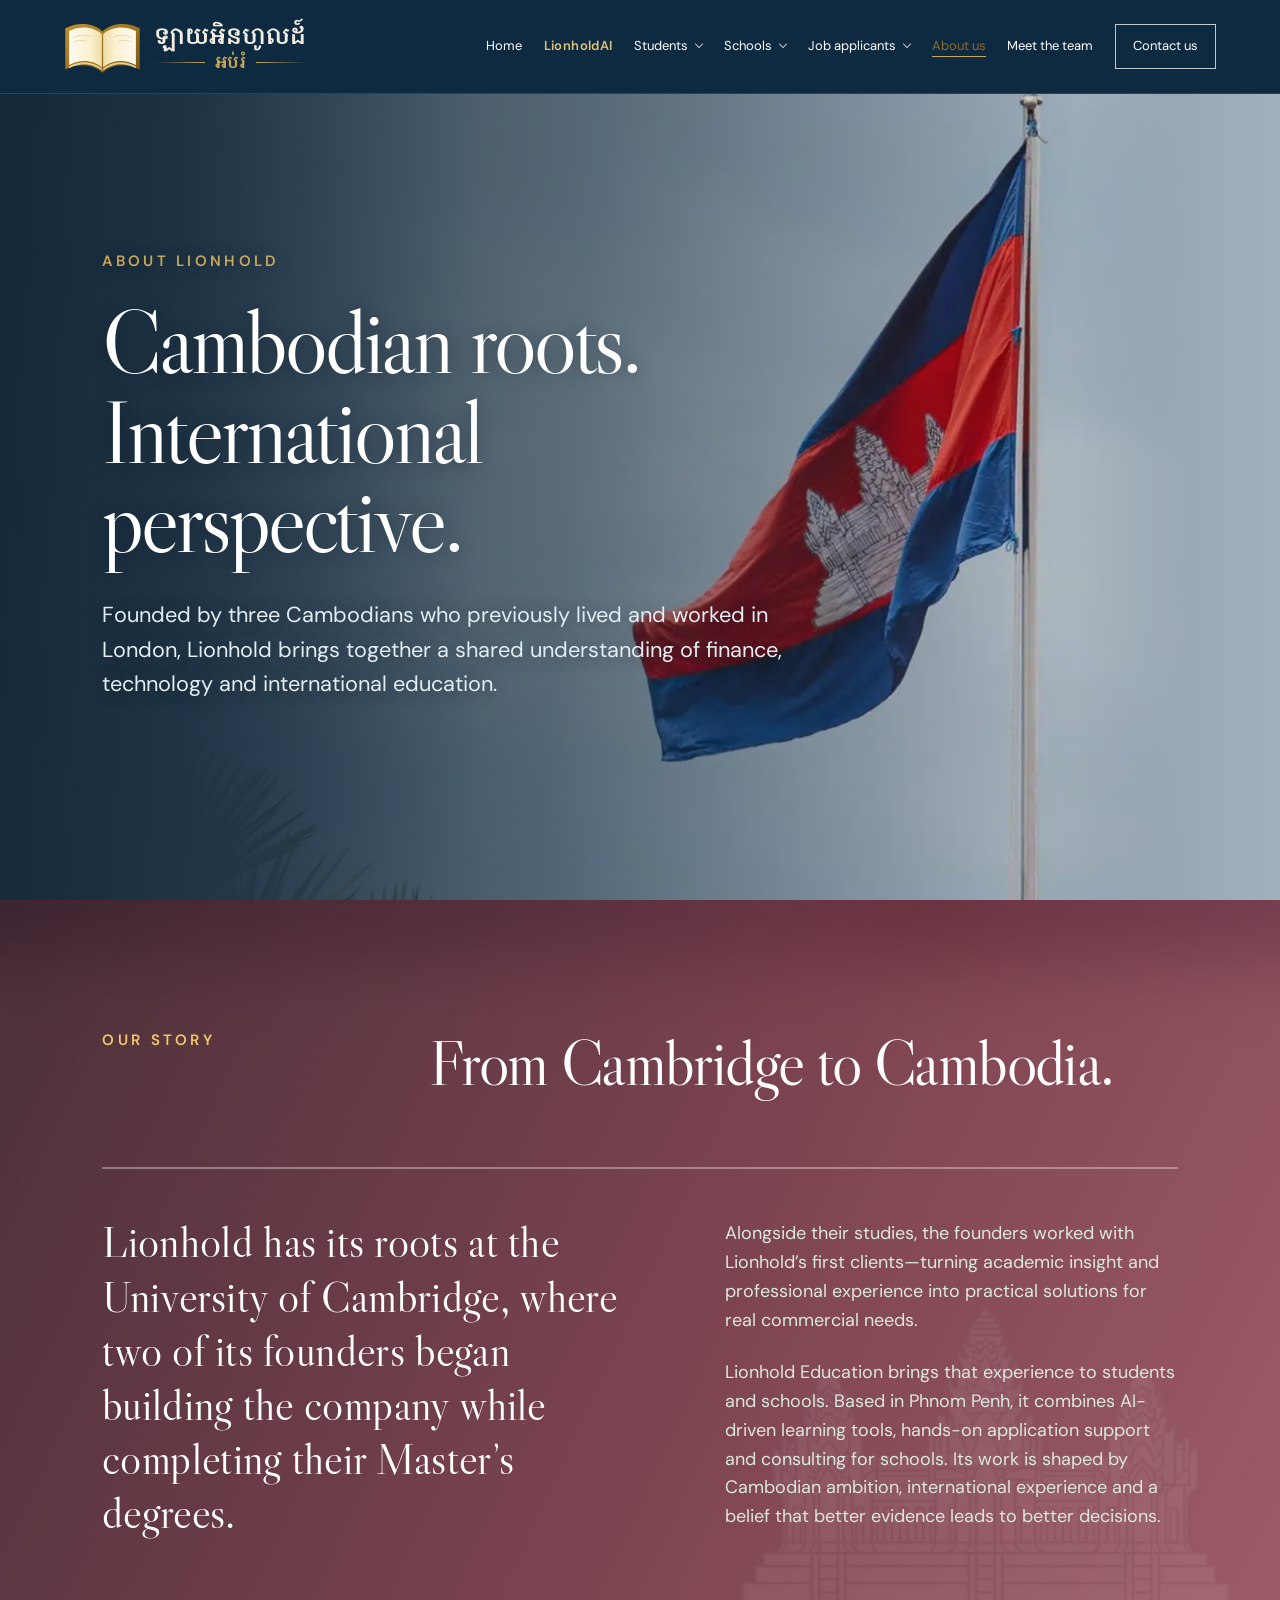
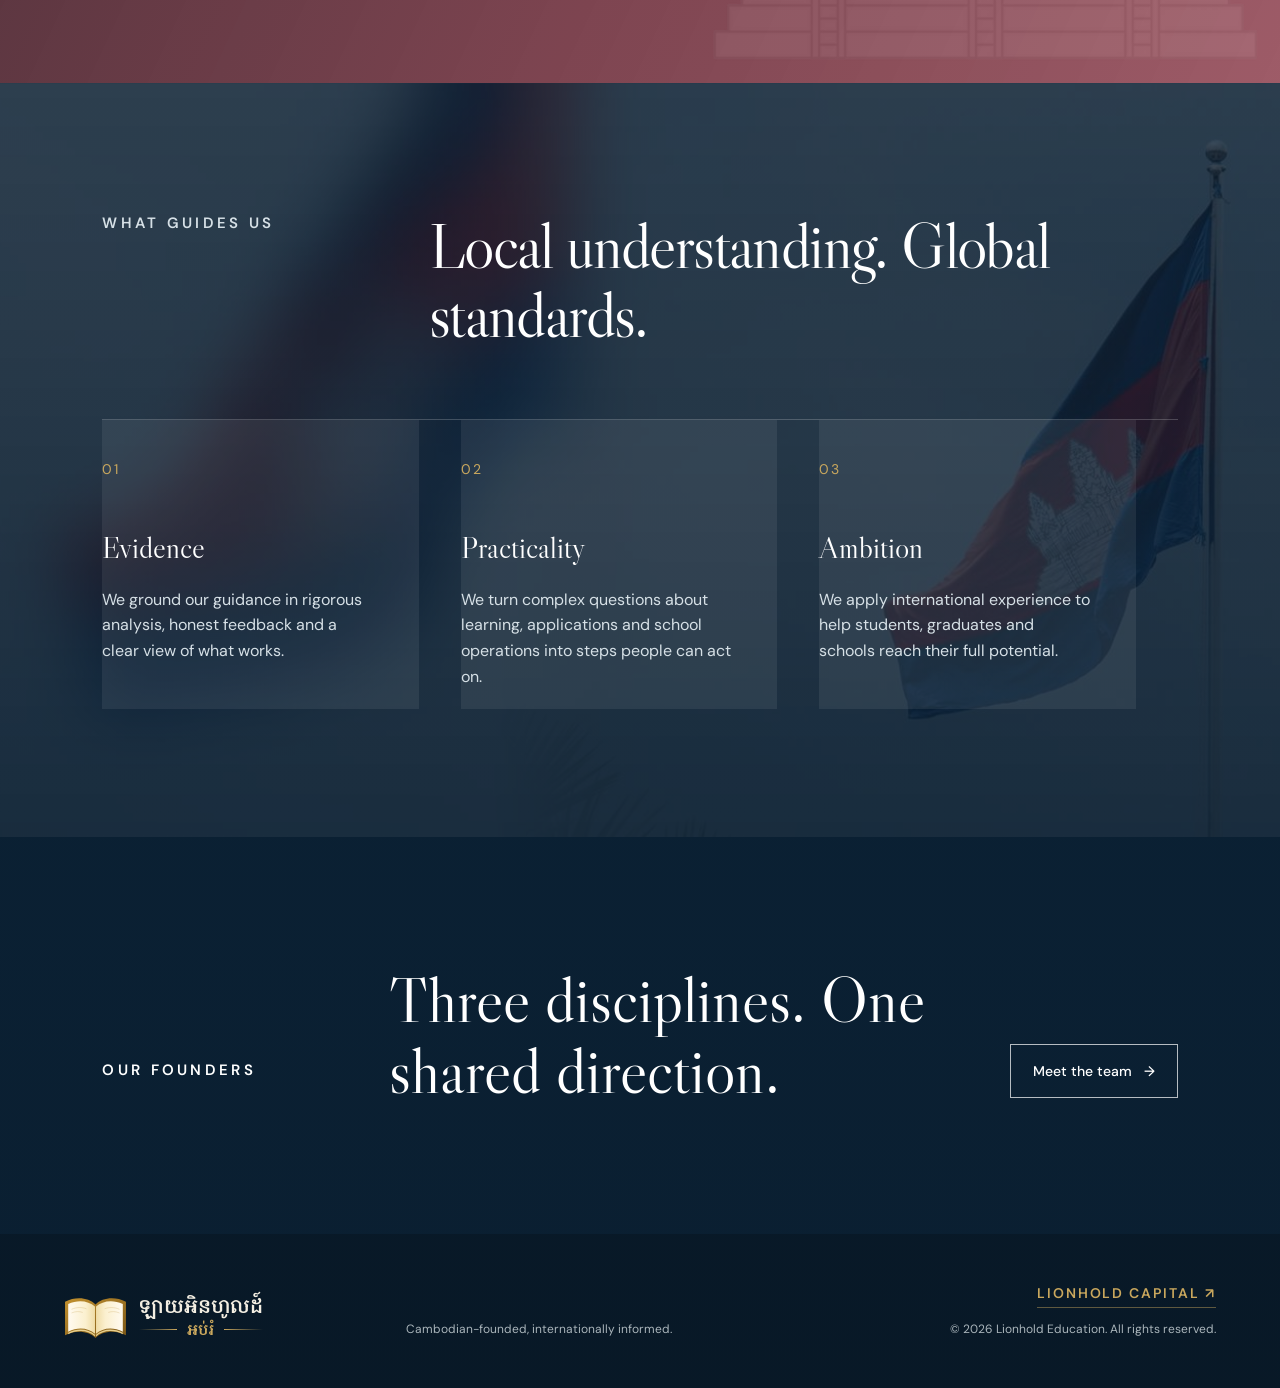
==== commit 4cb3c5ad: "Restore original home hero and rename lh.ai to LionholdAI Co-Authored-By: Claude Sonnet 5.5 <noreply" ====
--- a/about.html
+++ b/about.html
@@ -14,7 +14,7 @@
   <link rel="preconnect" href="https://fonts.gstatic.com" crossorigin>
   <link href="https://fonts.googleapis.com/css2?family=DM+Sans:wght@400;500;600&family=Libre+Caslon+Display&family=Noto+Serif+Khmer:wght@500;600&display=swap" rel="stylesheet">
   <link rel="stylesheet" href="styles.css?v=2">
-  <link rel="stylesheet" href="education.css?v=5">
+  <link rel="stylesheet" href="education.css?v=6">
 </head>
 <body class="tinted" style="--photo:url(assets/bg-about-flag.jpg);--band1:url(assets/bg-about-flag.jpg);--band2:none;--foot:none">
   <header class="site-header" id="top">
@@ -25,11 +25,11 @@
     <button class="menu-toggle" type="button" aria-expanded="false" aria-controls="nav">Menu</button>
     <nav id="nav" aria-label="Main navigation">
       <a href="index.html">Home</a>
-      <a class="nav-lhai" href="platform.html">lh.ai</a>
+      <a class="nav-lhai" href="platform.html">LionholdAI</a>
       <div class="nav-item has-dropdown">
         <a class="nav-trigger" href="platform.html">Students</a>
         <div class="dropdown">
-          <a href="platform.html">lh.ai</a>
+          <a href="platform.html">LionholdAI</a>
           <a href="university.html">University application support</a>
         </div>
       </div>
--- a/education.css
+++ b/education.css
@@ -247,7 +247,7 @@
   .pipeline{grid-template-columns:repeat(2,1fr)}
 }
 
-/* ---- lh.ai: product wordmark and navigation emphasis ---- */
+/* ---- LionholdAI: product wordmark and navigation emphasis ---- */
 .lhai{font-family:var(--serif);font-weight:400;letter-spacing:.01em;text-transform:none;white-space:nowrap}
 .lhai i{font-style:normal;color:#c9a85c}
 .eyebrow .lhai{font-size:1.25em;letter-spacing:.04em}
@@ -262,5 +262,5 @@
 .page-hero .hero-actions .text-link{color:#fff}
 .page-hero-copy>p.page-lede{font-size:clamp(18px,1.7vw,22px);max-width:720px;margin:32px 0 0}
 /* keep the wordmark readable inside any paragraph or card */
-.lhai,.value-grid .lhai,.capability-card .lhai,.page-hero .lhai{font-family:var(--serif)!important;font-size:1.12em!important;letter-spacing:.01em!important;text-transform:none!important;color:inherit}
-.eyebrow .lhai,.section-kicker .lhai{font-size:1.3em!important;letter-spacing:.04em!important}
+.lhai,.value-grid .lhai,.capability-card .lhai,.page-hero .lhai{font-family:var(--serif)!important;font-size:1.1em!important;letter-spacing:.01em!important;text-transform:none!important;color:inherit}
+.eyebrow .lhai,.section-kicker .lhai{font-size:1.15em!important;letter-spacing:.04em!important}
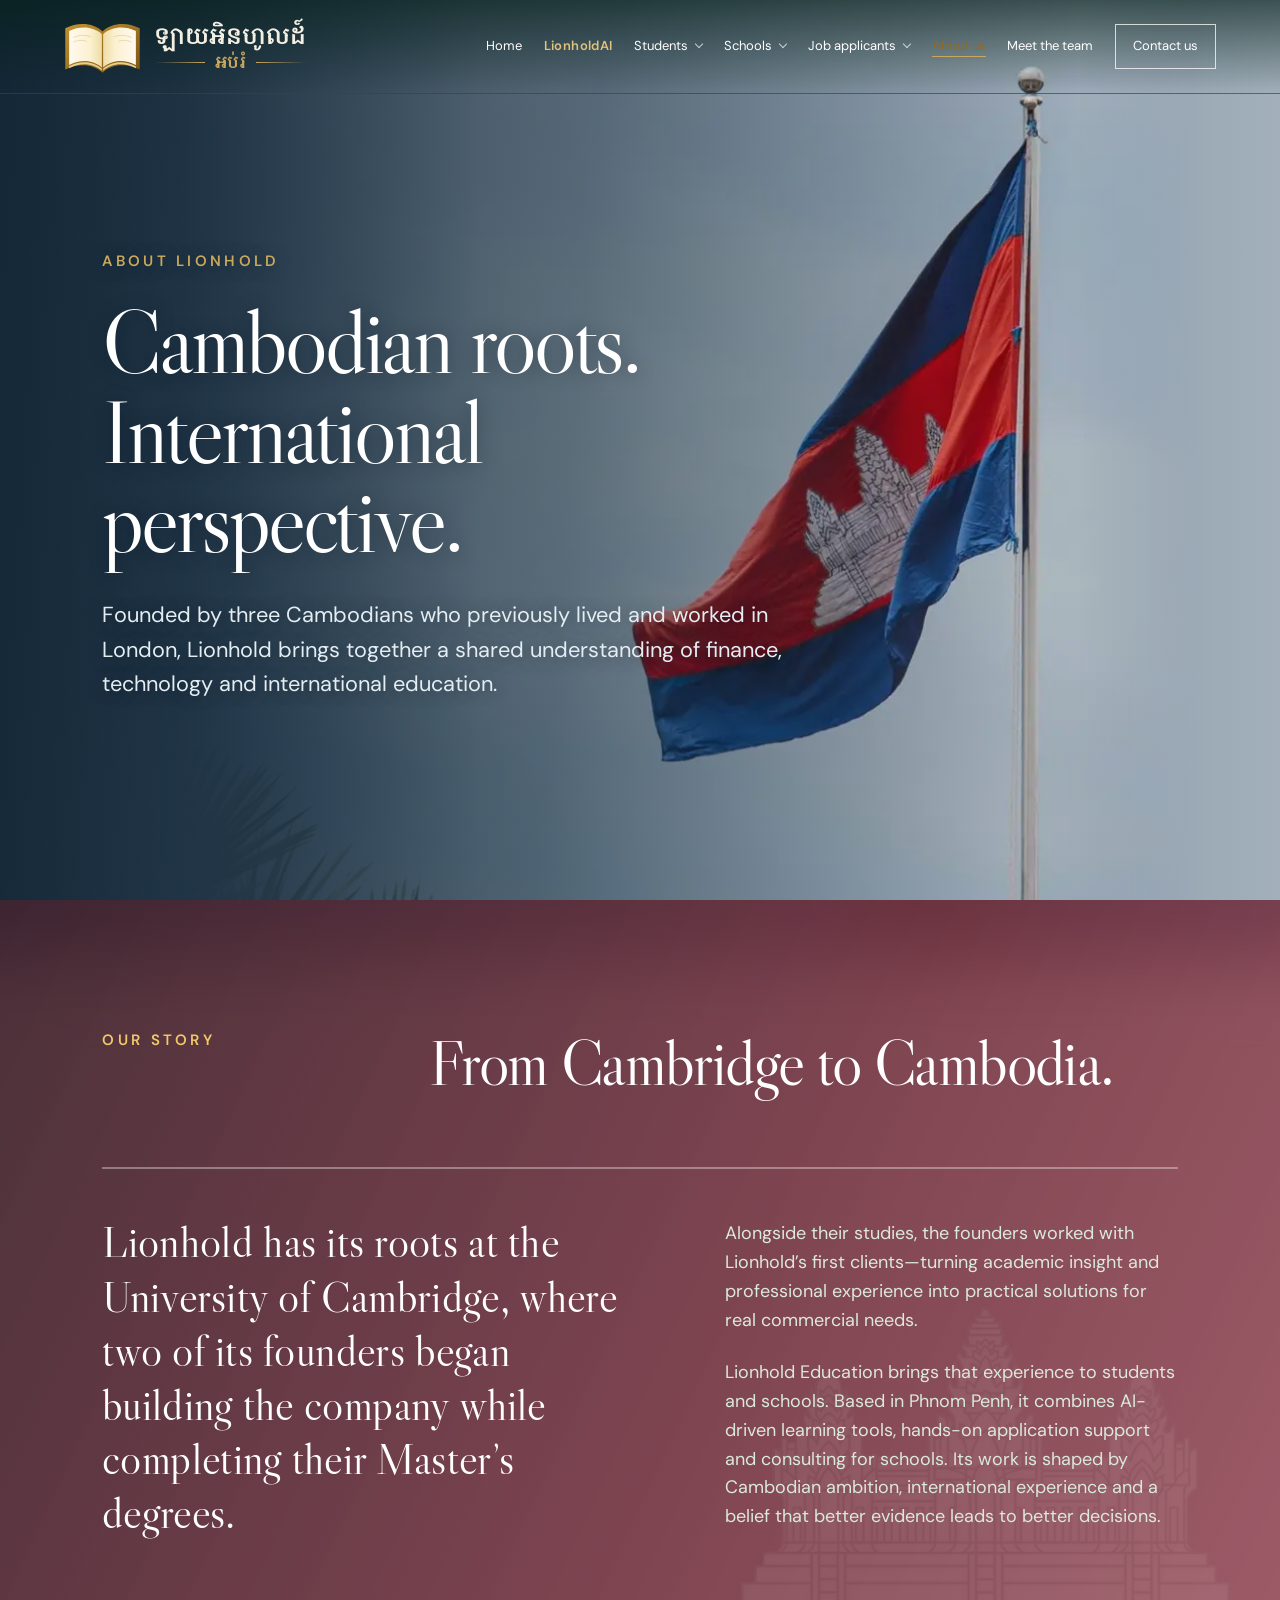
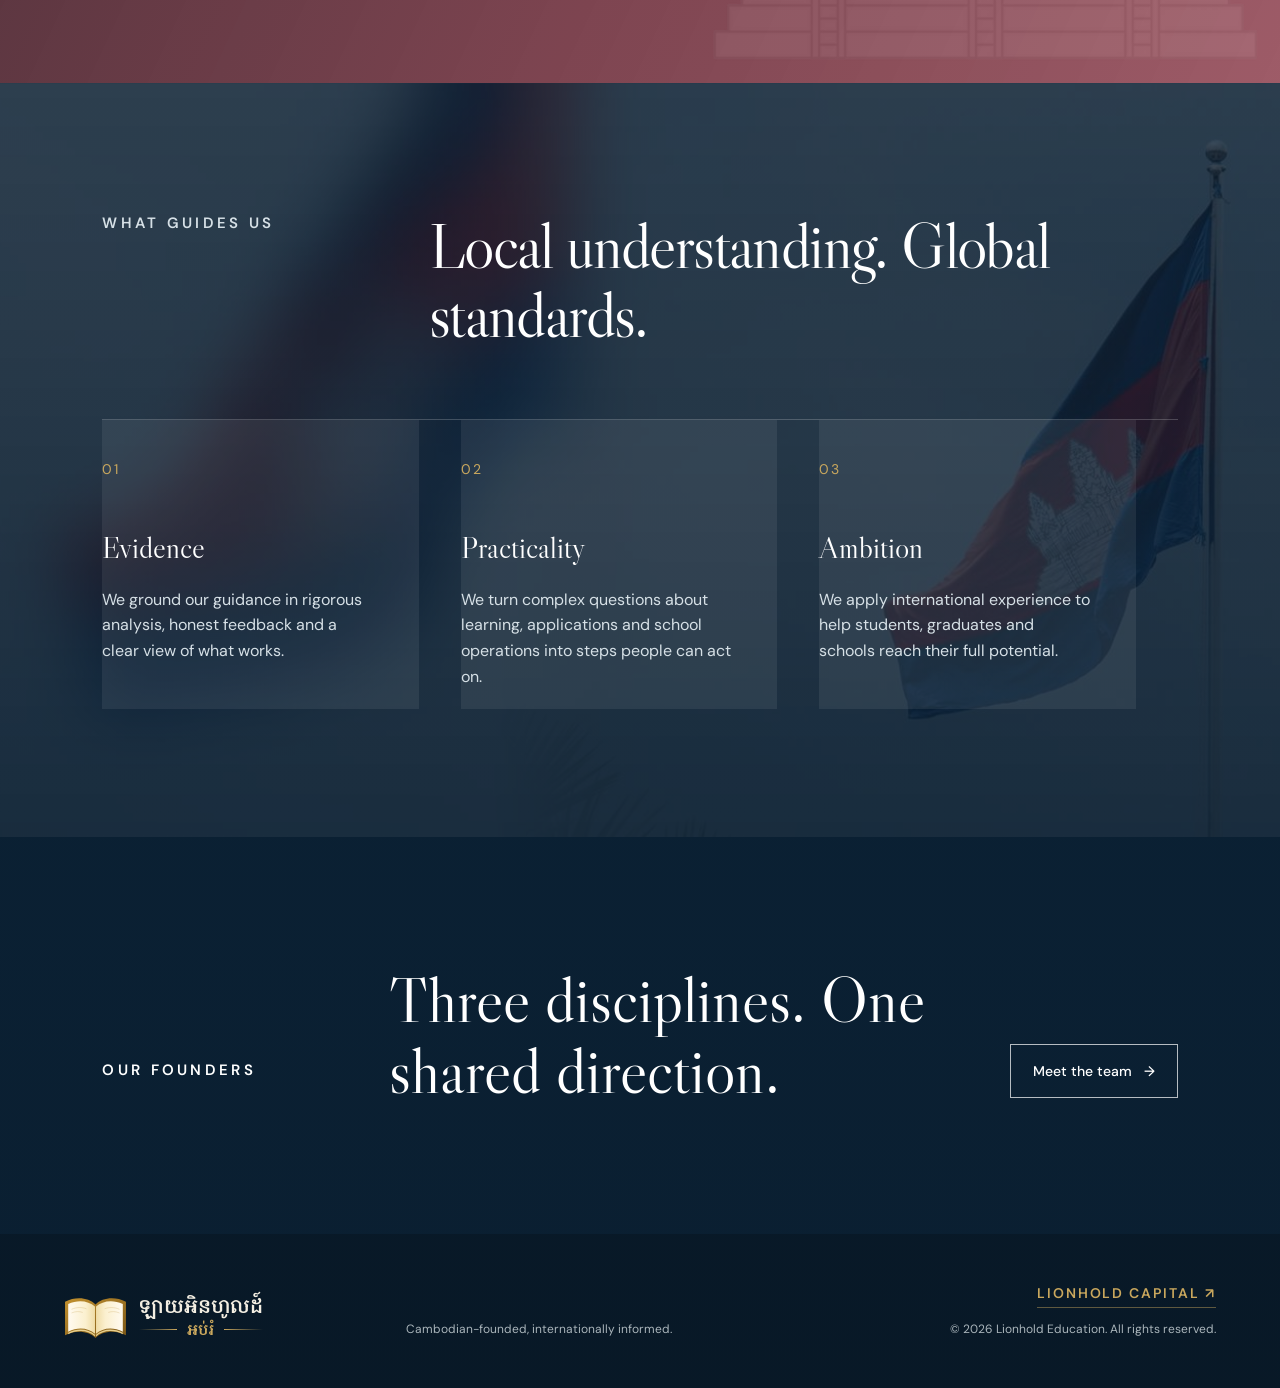
==== commit 27dabacf: "Change ribbon colour from navy to deep evergreen Co-Authored-By: Claude Sonnet 5.5 <noreply@anthropi" ====
--- a/about.html
+++ b/about.html
@@ -14,7 +14,7 @@
   <link rel="preconnect" href="https://fonts.gstatic.com" crossorigin>
   <link href="https://fonts.googleapis.com/css2?family=DM+Sans:wght@400;500;600&family=Libre+Caslon+Display&family=Noto+Serif+Khmer:wght@500;600&display=swap" rel="stylesheet">
   <link rel="stylesheet" href="styles.css?v=2">
-  <link rel="stylesheet" href="education.css?v=6">
+  <link rel="stylesheet" href="education.css?v=8">
 </head>
 <body class="tinted" style="--photo:url(assets/bg-about-flag.jpg);--band1:url(assets/bg-about-flag.jpg);--band2:none;--foot:none">
   <header class="site-header" id="top">
--- a/education.css
+++ b/education.css
@@ -264,3 +264,19 @@
 /* keep the wordmark readable inside any paragraph or card */
 .lhai,.value-grid .lhai,.capability-card .lhai,.page-hero .lhai{font-family:var(--serif)!important;font-size:1.1em!important;letter-spacing:.01em!important;text-transform:none!important;color:inherit}
 .eyebrow .lhai,.section-kicker .lhai{font-size:1.15em!important;letter-spacing:.04em!important}
+
+/* ---- "Meet LionholdAI" banner at the top of the home AI section ---- */
+.ai-banner{grid-column:1/-1;text-align:center;padding:clamp(70px,9vw,130px) 24px 0}
+.ai-banner p{margin:0}
+.ai-banner-meet{font-size:clamp(14px,1.4vw,18px);font-weight:600;letter-spacing:.34em;text-transform:uppercase;color:#e2c27a}
+.ai-banner-name{margin-top:6px!important;font-size:clamp(56px,13vw,200px);line-height:1;color:#fff}
+.ai-banner .lhai,.ai-banner-name .lhai{font-size:1em!important;letter-spacing:-.01em!important;color:#fff}
+.ai-banner .lhai i{color:#e2c27a}
+.ai-preview .tech-copy{padding-top:clamp(36px,5vw,64px)}
+
+/* ---- Ribbon colour: deep evergreen (picks up the green chairs in the hero video; Lionhold Capital uses navy) ---- */
+:root{--ribbon-rgb:14,58,50;--ribbon:#0e3a32;--ribbon-deep-rgb:6,32,27}
+.site-header{background:linear-gradient(180deg,rgba(var(--ribbon-deep-rgb),.66),rgba(var(--ribbon-deep-rgb),0))}
+.site-header.scrolled{background:rgba(var(--ribbon-rgb),.9)}
+.dropdown{background:#0f3d34}
+@media(max-width:1120px){.site-header nav{background:rgba(var(--ribbon-rgb),.97)}}
